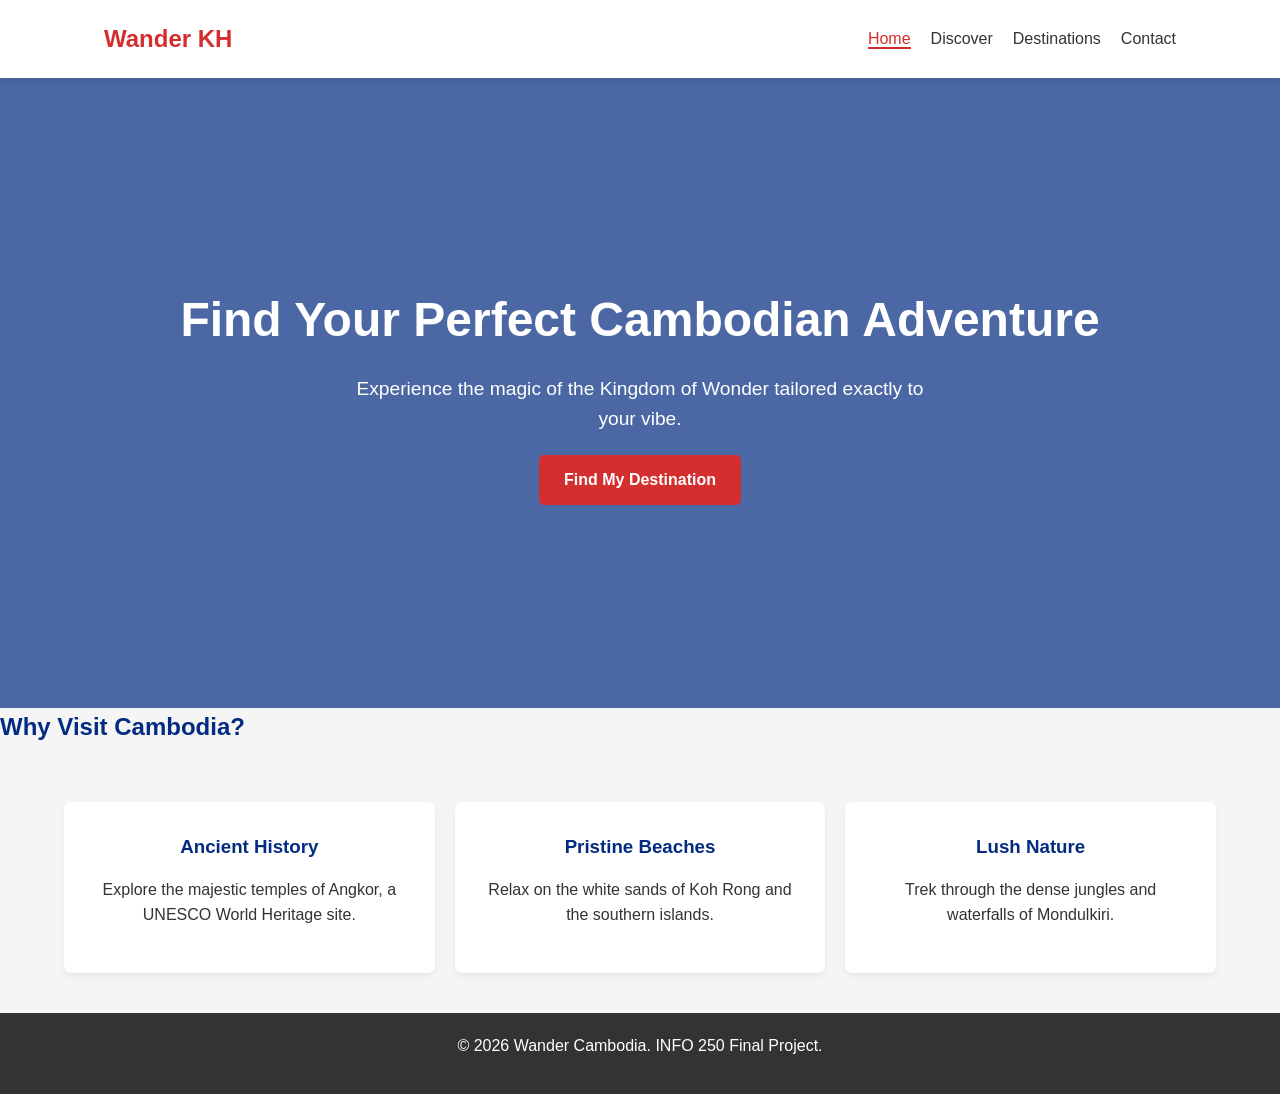
==== index.html @ 1c6ecad6 "initial commit" ====
<!DOCTYPE html>
<html lang="en">
<head>
    <meta charset="UTF-8">
    <meta name="viewport" content="width=device-width, initial-scale=1.0">
    <title>Wander Cambodia | Home</title>
    <link rel="stylesheet" href="style.css">
</head>
<body>
    <header>
        <nav>
            <div class="logo">Wander KH</div>
            <ul class="nav-links">
                <li><a href="index.html" class="active">Home</a></li>
                <li><a href="discover.html">Discover</a></li>
                <li><a href="destinations.html">Destinations</a></li>
                <li><a href="contact.html">Contact</a></li>
            </ul>
        </nav>
    </header>

    <main>
        <section class="hero" id="home-hero">
            <div class="hero-content">
                <h1>Find Your Perfect Cambodian Adventure</h1>
                <p>Experience the magic of the Kingdom of Wonder tailored exactly to your vibe.</p>
                <a href="discover.html" class="btn-primary">Find My Destination</a>
            </div>
        </section>
        
        <section class="features">
            <h2>Why Visit Cambodia?</h2>
            <div class="feature-grid">
                <div class="card">
                    <h3>Ancient History</h3>
                    <p>Explore the majestic temples of Angkor, a UNESCO World Heritage site.</p>
                </div>
                <div class="card">
                    <h3>Pristine Beaches</h3>
                    <p>Relax on the white sands of Koh Rong and the southern islands.</p>
                </div>
                <div class="card">
                    <h3>Lush Nature</h3>
                    <p>Trek through the dense jungles and waterfalls of Mondulkiri.</p>
                </div>
            </div>
        </section>
    </main>

    <footer>
        <p>&copy; 2026 Wander Cambodia. INFO 250 Final Project.</p>
    </footer>
    <script src="js/script.js"></script>
</body>
</html>
---- style.css ----
/* --- CSS VARIABLES (Consistent Theme) --- */
:root {
	--primary-color: #d32f2f; /* Cambodia Flag Red */
	--secondary-color: #032b82; /* Cambodia Flag Blue */
	--accent-color: #f9a825; /* Gold/Yellow */
	--bg-color: #f5f5f5;
	--text-color: #333333;
	--white: #ffffff;
}

/* --- BASE STYLES & BOX MODEL --- */
* {
	margin: 0;
	padding: 0;
	box-sizing: border-box;
	font-family: "Segoe UI", Tahoma, Geneva, Verdana, sans-serif;
}

body {
	background-color: var(--bg-color);
	color: var(--text-color);
	line-height: 1.6;
	display: flex;
	flex-direction: column;
	min-height: 100vh; /* Keeps footer at bottom */
}

.container {
	width: 90%;
	max-width: 1200px;
	margin: 0 auto;
	padding: 40px 0;
	flex: 1;
}

/* --- TYPOGRAPHY --- */
h1,
h2,
h3 {
	color: var(--secondary-color);
	margin-bottom: 15px;
}
p {
	margin-bottom: 15px;
}

/* --- NAVIGATION (Flexbox) --- */
header {
	background-color: var(--white);
	box-shadow: 0 2px 5px rgba(0, 0, 0, 0.1);
	position: sticky;
	top: 0;
	z-index: 100;
}

nav {
	display: flex;
	justify-content: space-between;
	align-items: center;
	padding: 20px 5%;
	max-width: 1200px;
	margin: 0 auto;
}

.logo {
	font-size: 1.5rem;
	font-weight: bold;
	color: var(--primary-color);
}

.nav-links {
	list-style: none;
	display: flex;
	gap: 20px;
}

.nav-links a {
	text-decoration: none;
	color: var(--text-color);
	font-weight: 500;
	transition: color 0.3s;
}

.nav-links a:hover,
.nav-links a.active {
	color: var(--primary-color);
	border-bottom: 2px solid var(--primary-color);
}

/* --- HERO SECTION --- */
.hero {
	background:
		linear-gradient(rgba(3, 43, 130, 0.7), rgba(3, 43, 130, 0.7)),
		url("../images/hero-bg.jpg") center / cover;
	height: 70vh;
	display: flex;
	align-items: center;
	justify-content: center;
	text-align: center;
	color: var(--white);
	padding: 0 20px;
}

.hero h1 {
	color: var(--white);
	font-size: 3rem;
}
.hero p {
	font-size: 1.2rem;
	max-width: 600px;
	margin: 0 auto 20px;
}

.btn-primary {
	display: inline-block;
	background-color: var(--primary-color);
	color: var(--white);
	padding: 12px 25px;
	text-decoration: none;
	border-radius: 5px;
	font-weight: bold;
	border: none;
	cursor: pointer;
	transition: background 0.3s;
}

.btn-primary:hover {
	background-color: #b71c1c;
}

/* --- GRIDS (Flexbox & CSS Grid) --- */
.feature-grid {
	display: flex;
	gap: 20px;
	padding: 40px 5%;
	justify-content: center;
}

.card {
	background: var(--white);
	padding: 30px;
	border-radius: 8px;
	box-shadow: 0 4px 6px rgba(0, 0, 0, 0.05);
	flex: 1;
	text-align: center;
}

.destination-grid {
	display: grid;
	grid-template-columns: repeat(auto-fit, minmax(300px, 1fr));
	gap: 30px;
	margin-top: 30px;
}

.dest-card {
	background: var(--white);
	border-radius: 8px;
	overflow: hidden;
	box-shadow: 0 4px 6px rgba(0, 0, 0, 0.1);
}

.dest-card img {
	width: 100%;
	height: 200px;
	object-fit: cover;
}

.dest-card h3,
.dest-card p {
	padding: 15px;
	margin: 0;
}

/* --- FORMS --- */
.custom-form {
	background: var(--white);
	padding: 30px;
	border-radius: 8px;
	box-shadow: 0 4px 6px rgba(0, 0, 0, 0.05);
	max-width: 600px;
	margin: 0 auto;
}

.form-group {
	margin-bottom: 20px;
}
.form-group label {
	display: block;
	margin-bottom: 8px;
	font-weight: bold;
}
.form-group input,
.form-group select,
.form-group textarea {
	width: 100%;
	padding: 10px;
	border: 1px solid #ccc;
	border-radius: 4px;
}

/* --- TABLES --- */
.table-section {
	margin-top: 50px;
	overflow-x: auto;
}
.data-table {
	width: 100%;
	border-collapse: collapse;
	background: var(--white);
	box-shadow: 0 4px 6px rgba(0, 0, 0, 0.05);
}
.data-table th,
.data-table td {
	padding: 15px;
	text-align: left;
	border-bottom: 1px solid #ddd;
}
.data-table th {
	background-color: var(--secondary-color);
	color: var(--white);
}

/* --- UTILITIES --- */
.hidden {
	display: none !important;
}
.success-msg {
	background: #d4edda;
	color: #155724;
	padding: 15px;
	border-radius: 5px;
	margin-top: 20px;
	text-align: center;
}
#result-container {
	background: var(--white);
	padding: 30px;
	margin-top: 30px;
	border-radius: 8px;
	text-align: center;
	box-shadow: 0 4px 10px rgba(0, 0, 0, 0.1);
}
#result-container img {
	max-width: 100%;
	height: auto;
	border-radius: 8px;
	margin-top: 15px;
}

footer {
	background-color: var(--text-color);
	color: var(--white);
	text-align: center;
	padding: 20px 0;
	margin-top: auto; /* Pushes footer to bottom */
}

/* --- RESPONSIVE DESIGN (Media Queries) --- */
/* Breakpoint 1: Tablets [cite: 43] */
@media (max-width: 768px) {
	nav {
		flex-direction: column;
		gap: 15px;
	}
	.feature-grid {
		flex-direction: column;
	}
	.hero h1 {
		font-size: 2.2rem;
	}
}

/* Breakpoint 2: Mobile Phones [cite: 43, 45] */
@media (max-width: 480px) {
	.nav-links {
		flex-direction: column;
		align-items: center;
		width: 100%;
		gap: 10px;
	}
	.hero h1 {
		font-size: 1.8rem;
	}
	.container {
		padding: 20px 5%;
	}
}

/* --- DETAIL PAGE STYLES --- */
.back-btn {
	display: inline-block;
	margin-bottom: 20px;
	color: var(--secondary-color);
	text-decoration: none;
	font-weight: 500;
}
.back-btn:hover {
	color: var(--primary-color);
}

.detail-header {
	position: relative;
	margin-bottom: 30px;
	border-radius: 8px;
	overflow: hidden;
}
.detail-header img {
	width: 100%;
	height: 400px;
	object-fit: cover;
}
.detail-title {
	position: absolute;
	bottom: 0;
	left: 0;
	right: 0;
	background: linear-gradient(transparent, rgba(0, 0, 0, 0.8));
	padding: 40px 20px 20px;
	color: var(--white);
}
.detail-title h1 {
	color: var(--white);
	font-size: 2.5rem;
	margin-bottom: 5px;
}
.detail-title p {
	font-size: 1.2rem;
	margin: 0;
}

.quick-facts {
	display: grid;
	grid-template-columns: repeat(auto-fit, minmax(150px, 1fr));
	gap: 15px;
	margin-bottom: 40px;
}
.fact-card {
	background: var(--white);
	padding: 15px;
	border-radius: 8px;
	text-align: center;
	box-shadow: 0 2px 4px rgba(0, 0, 0, 0.05);
}
.fact-label {
	display: block;
	font-size: 0.85rem;
	color: #666;
	margin-bottom: 5px;
}
.fact-value {
	display: block;
	font-weight: bold;
	color: var(--secondary-color);
}

.detail-content {
	display: grid;
	grid-template-columns: 2fr 1fr;
	gap: 40px;
}
.detail-main h2 {
	color: var(--secondary-color);
	margin: 30px 0 15px;
	border-bottom: 2px solid var(--primary-color);
	padding-bottom: 8px;
}
.detail-desc {
	font-size: 1.05rem;
	line-height: 1.8;
}

.highlights-grid {
	display: grid;
	grid-template-columns: 1fr 1fr;
	gap: 20px;
}
.highlight-item {
	background: var(--white);
	padding: 20px;
	border-radius: 8px;
}
.highlight-item h3 {
	font-size: 1.1rem;
	margin-bottom: 10px;
}
.highlight-item ul {
	list-style: disc;
	padding-left: 20px;
}
.highlight-item li {
	margin-bottom: 8px;
}

.accommodation-grid {
	display: grid;
	grid-template-columns: repeat(3, 1fr);
	gap: 15px;
}
.accom-card {
	background: var(--white);
	padding: 20px;
	border-radius: 8px;
	text-align: center;
}
.accom-card h4 {
	color: var(--secondary-color);
	margin-bottom: 10px;
}

.getting-there {
	background: var(--white);
	padding: 20px;
	border-radius: 8px;
	margin: 15px 0;
}
.transport-option h4 {
	margin-bottom: 10px;
}
.transport-desc {
	font-size: 0.9rem;
	color: #666;
}

.travel-tips {
	display: grid;
	grid-template-columns: repeat(2, 1fr);
	gap: 15px;
}
.tip-card {
	background: var(--white);
	padding: 20px;
	border-radius: 8px;
}
.tip-card h4 {
	font-size: 1rem;
	margin-bottom: 8px;
}
.tip-card p {
	font-size: 0.9rem;
	margin: 0;
	color: #666;
}

.detail-sidebar {
	background: var(--white);
	padding: 25px;
	border-radius: 8px;
	height: fit-content;
}
.sidebar-box {
	margin-bottom: 25px;
}
.sidebar-box h3 {
	font-size: 1.1rem;
	margin-bottom: 15px;
	border-bottom: 1px solid #eee;
	padding-bottom: 8px;
}
.map-placeholder {
	background: #f0f0f0;
	padding: 20px;
	display: flex;
	align-items: center;
	justify-content: center;
	border-radius: 8px;
	color: #999;
}
.quick-info-list {
	list-style: none;
}
.quick-info-list li {
	padding: 8px 0;
	border-bottom: 1px solid #eee;
}
.cta-box {
	background: var(--bg-color);
	text-align: center;
}
.cta-box p {
	font-size: 0.9rem;
	margin-bottom: 15px;
}
.cta-box .btn-primary {
	width: 100%;
}

@media (max-width: 768px) {
	.detail-content {
		grid-template-columns: 1fr;
	}
	.highlights-grid,
	.travel-tips,
	.accommodation-grid {
		grid-template-columns: 1fr;
	}
}
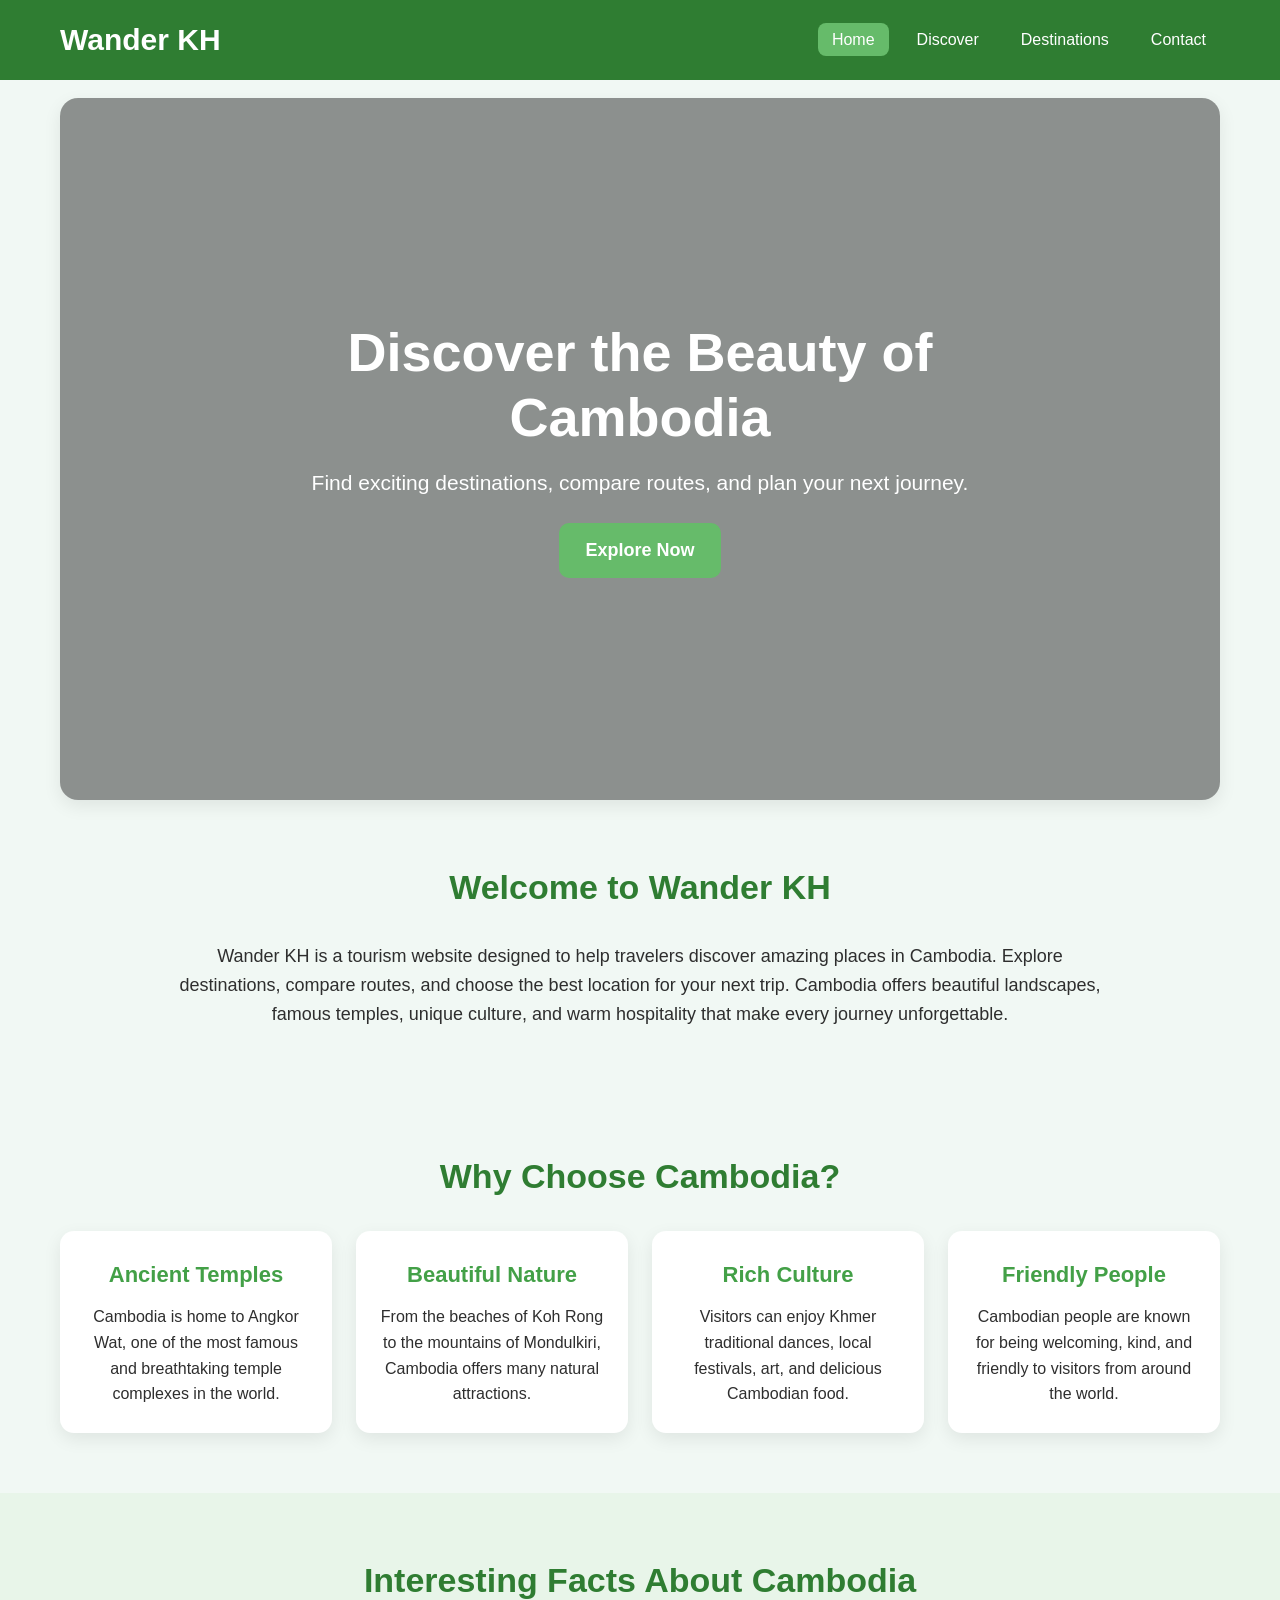
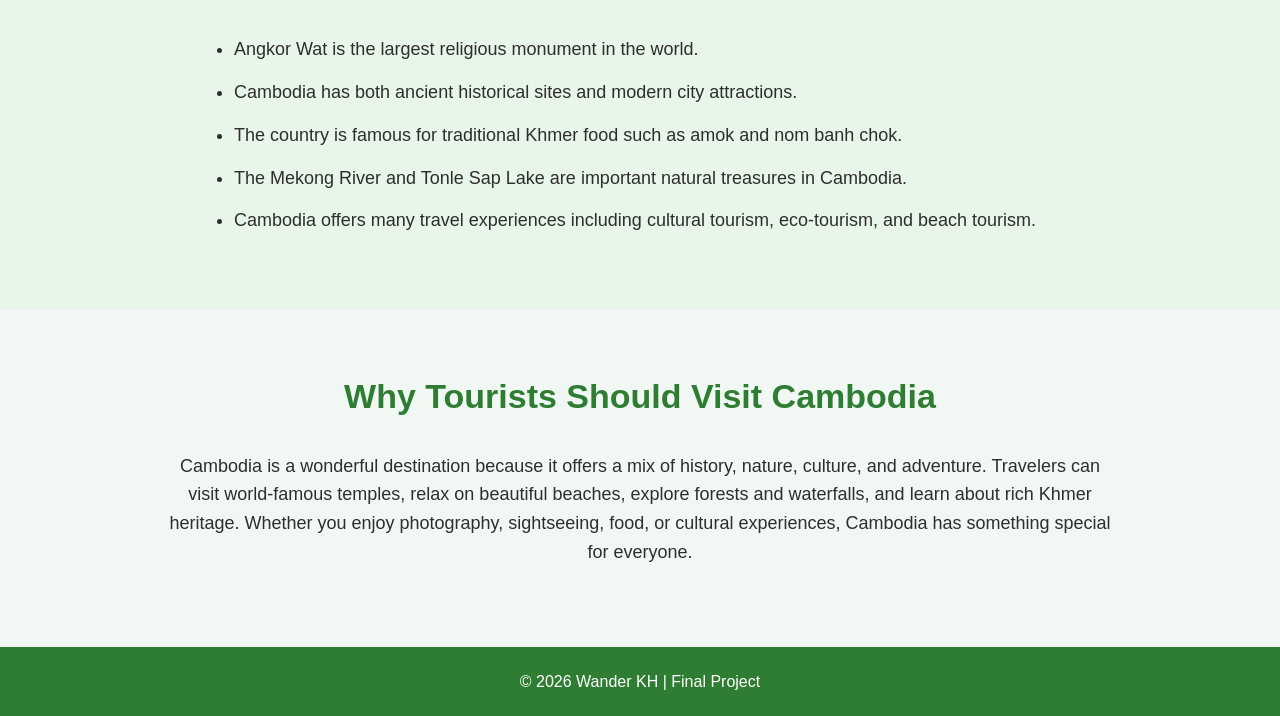
==== commit 2110785c: "Home page for our project Updated the HTML structure and added CSS styles for improved layout and de" ====
--- a/index.html
+++ b/index.html
@@ -3,13 +3,308 @@
 <head>
     <meta charset="UTF-8">
     <meta name="viewport" content="width=device-width, initial-scale=1.0">
-    <title>Wander Cambodia | Home</title>
-    <link rel="stylesheet" href="style.css">
+    <title>Wander KH | Home</title>
+    <style>
+        * {
+            margin: 0;
+            padding: 0;
+            box-sizing: border-box;
+        }
+
+        :root {
+            --primary: #2f7d32;
+            --accent: #66bb6a;
+            --accent-hover: #43a047;
+
+            --light-bg: #f1f8f4;
+            --soft-bg: #e8f5e9;
+
+            --text: #2e2e2e;
+            --white: #ffffff;
+
+            --shadow: 0 6px 18px rgba(0, 0, 0, 0.08);
+            --radius: 14px;
+            --max-width: 1200px;
+        }
+
+        body {
+            font-family: Arial, sans-serif;
+            background-color: var(--light-bg);
+            color: var(--text);
+            line-height: 1.6;
+        }
+
+        header {
+            background: var(--primary);
+            position: sticky;
+            top: 0;
+            z-index: 1000;
+        }
+
+        nav {
+            max-width: var(--max-width);
+            margin: 0 auto;
+            padding: 16px 20px;
+            display: flex;
+            justify-content: space-between;
+            align-items: center;
+        }
+
+        .logo {
+            color: var(--white);
+            font-size: 30px;
+            font-weight: bold;
+            text-decoration: none;
+        }
+
+        .nav-links {
+            list-style: none;
+            display: flex;
+            gap: 14px;
+        }
+
+        .nav-links a {
+            text-decoration: none;
+            color: var(--white);
+            font-size: 16px;
+            padding: 8px 14px;
+            border-radius: 8px;
+            transition: 0.3s;
+        }
+
+        .nav-links a:hover,
+        .nav-links a.active {
+            background-color: var(--accent);
+            color: var(--white);
+        }
+
+        main {
+            width: 100%;
+        }
+
+        .hero-slider {
+            max-width: var(--max-width);
+            margin: 18px auto 0;
+            padding: 0 20px;
+        }
+
+        .slider-box {
+            position: relative;
+            height: 78vh;
+            min-height: 460px;
+            border-radius: 18px;
+            overflow: hidden;
+            box-shadow: var(--shadow);
+        }
+
+        .slide {
+            position: absolute;
+            inset: 0;
+            background-size: cover;
+            background-position: center;
+            opacity: 0;
+            transition: opacity 0.8s ease-in-out;
+        }
+
+        .slide.active {
+            opacity: 1;
+        }
+
+        .overlay {
+            width: 100%;
+            height: 100%;
+            background: rgba(0, 0, 0, 0.42);
+            display: flex;
+            justify-content: center;
+            align-items: center;
+            text-align: center;
+            color: var(--white);
+            padding: 20px;
+        }
+
+        .hero-content {
+            max-width: 760px;
+        }
+
+        .hero-content h1 {
+            font-size: 54px;
+            margin-bottom: 16px;
+            line-height: 1.2;
+        }
+
+        .hero-content p {
+            font-size: 21px;
+            margin-bottom: 24px;
+        }
+
+        .btn-primary {
+            display: inline-block;
+            text-decoration: none;
+            background: var(--accent);
+            color: var(--white);
+            padding: 13px 26px;
+            border-radius: 10px;
+            font-size: 18px;
+            font-weight: bold;
+            transition: 0.3s;
+        }
+
+        .btn-primary:hover {
+            background: var(--accent-hover);
+        }
+
+        .content-section {
+            max-width: var(--max-width);
+            margin: 0 auto;
+            padding: 60px 20px;
+        }
+
+        h2 {
+            text-align: center;
+            margin-bottom: 28px;
+            color: var(--primary);
+            font-size: 34px;
+        }
+
+        .intro-text,
+        .recommendation p {
+            max-width: 950px;
+            margin: 0 auto;
+            text-align: center;
+            font-size: 18px;
+        }
+
+        .feature-grid {
+            display: grid;
+            grid-template-columns: repeat(auto-fit, minmax(240px, 1fr));
+            gap: 24px;
+            margin-top: 28px;
+        }
+
+        .card {
+            background: var(--white);
+            padding: 26px 22px;
+            border-radius: var(--radius);
+            box-shadow: var(--shadow);
+            text-align: center;
+            transition: transform 0.3s ease;
+        }
+
+        .card:hover {
+            transform: translateY(-4px);
+        }
+
+        .card h3 {
+            color: var(--accent-hover);
+            margin-bottom: 12px;
+            font-size: 22px;
+        }
+
+        .facts-wrapper {
+            background-color: var(--soft-bg);
+        }
+
+        .facts ul {
+            max-width: 860px;
+            margin: 0 auto;
+            padding-left: 24px;
+            font-size: 18px;
+        }
+
+        .facts li {
+            margin-bottom: 14px;
+        }
+
+        footer {
+            background: var(--primary);
+            color: var(--white);
+            text-align: center;
+            padding: 22px 20px;
+            margin-top: 20px;
+        }
+
+        @media (max-width: 900px) {
+            .hero-content h1 {
+                font-size: 40px;
+            }
+
+            .hero-content p {
+                font-size: 18px;
+            }
+
+            .slider-box {
+                height: 65vh;
+            }
+        }
+
+        @media (max-width: 768px) {
+            nav {
+                flex-direction: column;
+                gap: 14px;
+            }
+
+            .nav-links {
+                flex-wrap: wrap;
+                justify-content: center;
+            }
+
+            .hero-slider {
+                padding: 0 14px;
+            }
+
+            .slider-box {
+                height: 58vh;
+                min-height: 400px;
+            }
+
+            .hero-content h1 {
+                font-size: 32px;
+            }
+
+            .hero-content p {
+                font-size: 16px;
+            }
+
+            h2 {
+                font-size: 28px;
+            }
+
+            .content-section {
+                padding: 50px 14px;
+            }
+        }
+
+        @media (max-width: 480px) {
+            .logo {
+                font-size: 26px;
+            }
+
+            .nav-links a {
+                font-size: 15px;
+                padding: 7px 12px;
+            }
+
+            .slider-box {
+                height: 52vh;
+                min-height: 340px;
+            }
+
+            .hero-content h1 {
+                font-size: 28px;
+            }
+
+            .btn-primary {
+                font-size: 16px;
+                padding: 11px 20px;
+            }
+        }
+    </style>
 </head>
 <body>
+
     <header>
         <nav>
-            <div class="logo">Wander KH</div>
+            <a href="#" class="logo" onclick="location.reload(); return false;">Wander KH</a>
             <ul class="nav-links">
                 <li><a href="index.html" class="active">Home</a></li>
                 <li><a href="discover.html">Discover</a></li>
@@ -20,36 +315,119 @@
     </header>
 
     <main>
-        <section class="hero" id="home-hero">
-            <div class="hero-content">
-                <h1>Find Your Perfect Cambodian Adventure</h1>
-                <p>Experience the magic of the Kingdom of Wonder tailored exactly to your vibe.</p>
-                <a href="discover.html" class="btn-primary">Find My Destination</a>
+        <section class="hero-slider">
+            <div class="slider-box">
+                <div class="slide active" style="background-image: url('images/AngkorWat.jpg');">
+                    <div class="overlay">
+                        <div class="hero-content">
+                            <h1>Discover the Beauty of Cambodia</h1>
+                            <p>Find exciting destinations, compare routes, and plan your next journey.</p>
+                            <a href="discover.html" class="btn-primary">Explore Now</a>
+                        </div>
+                    </div>
+                </div>
+
+                <div class="slide" style="background-image: url('images/NationalMuseum.jpg');">
+                    <div class="overlay">
+                        <div class="hero-content">
+                            <h1>From Temples to Tropical Islands</h1>
+                            <p>Experience Cambodia’s rich culture, history, and natural beauty.</p>
+                            <a href="destinations.html" class="btn-primary">View Destinations</a>
+                        </div>
+                    </div>
+                </div>
+
+                <div class="slide" style="background-image: url('images/KohKongBeach.jpg');">
+                    <div class="overlay">
+                        <div class="hero-content">
+                            <h1>Your Adventure Starts Here</h1>
+                            <p>Compare places, find distances, and choose the perfect travel destination.</p>
+                            <a href="contact.html" class="btn-primary">Contact Us</a>
+                        </div>
+                    </div>
+                </div>
             </div>
         </section>
-        
-        <section class="features">
-            <h2>Why Visit Cambodia?</h2>
+
+        <section class="content-section intro">
+            <h2>Welcome to Wander KH</h2>
+            <p class="intro-text">
+                Wander KH is a tourism website designed to help travelers discover amazing places in Cambodia.
+                Explore destinations, compare routes, and choose the best location for your next trip. Cambodia
+                offers beautiful landscapes, famous temples, unique culture, and warm hospitality that make every
+                journey unforgettable.
+            </p>
+        </section>
+
+        <section class="content-section features">
+            <h2>Why Choose Cambodia?</h2>
             <div class="feature-grid">
                 <div class="card">
-                    <h3>Ancient History</h3>
-                    <p>Explore the majestic temples of Angkor, a UNESCO World Heritage site.</p>
-                </div>
+                    <h3>Ancient Temples</h3>
+                    <p>Cambodia is home to Angkor Wat, one of the most famous and breathtaking temple complexes in the world.</p>
+                </div>
+
                 <div class="card">
-                    <h3>Pristine Beaches</h3>
-                    <p>Relax on the white sands of Koh Rong and the southern islands.</p>
-                </div>
+                    <h3>Beautiful Nature</h3>
+                    <p>From the beaches of Koh Rong to the mountains of Mondulkiri, Cambodia offers many natural attractions.</p>
+                </div>
+
                 <div class="card">
-                    <h3>Lush Nature</h3>
-                    <p>Trek through the dense jungles and waterfalls of Mondulkiri.</p>
+                    <h3>Rich Culture</h3>
+                    <p>Visitors can enjoy Khmer traditional dances, local festivals, art, and delicious Cambodian food.</p>
+                </div>
+
+                <div class="card">
+                    <h3>Friendly People</h3>
+                    <p>Cambodian people are known for being welcoming, kind, and friendly to visitors from around the world.</p>
                 </div>
             </div>
         </section>
+
+        <section class="facts-wrapper">
+            <div class="content-section facts">
+                <h2>Interesting Facts About Cambodia</h2>
+                <ul>
+                    <li>Angkor Wat is the largest religious monument in the world.</li>
+                    <li>Cambodia has both ancient historical sites and modern city attractions.</li>
+                    <li>The country is famous for traditional Khmer food such as amok and nom banh chok.</li>
+                    <li>The Mekong River and Tonle Sap Lake are important natural treasures in Cambodia.</li>
+                    <li>Cambodia offers many travel experiences including cultural tourism, eco-tourism, and beach tourism.</li>
+                </ul>
+            </div>
+        </section>
+
+        <section class="content-section recommendation">
+            <h2>Why Tourists Should Visit Cambodia</h2>
+            <p>
+                Cambodia is a wonderful destination because it offers a mix of history, nature, culture, and adventure.
+                Travelers can visit world-famous temples, relax on beautiful beaches, explore forests and waterfalls,
+                and learn about rich Khmer heritage. Whether you enjoy photography, sightseeing, food, or cultural
+                experiences, Cambodia has something special for everyone.
+            </p>
+        </section>
     </main>
 
     <footer>
-        <p>&copy; 2026 Wander Cambodia. INFO 250 Final Project.</p>
+        <p>&copy; 2026 Wander KH | Final Project</p>
     </footer>
-    <script src="js/script.js"></script>
+
+    <script>
+        const slides = document.querySelectorAll(".slide");
+        let currentSlide = 0;
+
+        function showSlide(index) {
+            slides.forEach(slide => slide.classList.remove("active"));
+            slides[index].classList.add("active");
+        }
+
+        function nextSlide() {
+            currentSlide = (currentSlide + 1) % slides.length;
+            showSlide(currentSlide);
+        }
+
+        setInterval(nextSlide, 3000);
+    </script>
+
 </body>
-</html>+</html>
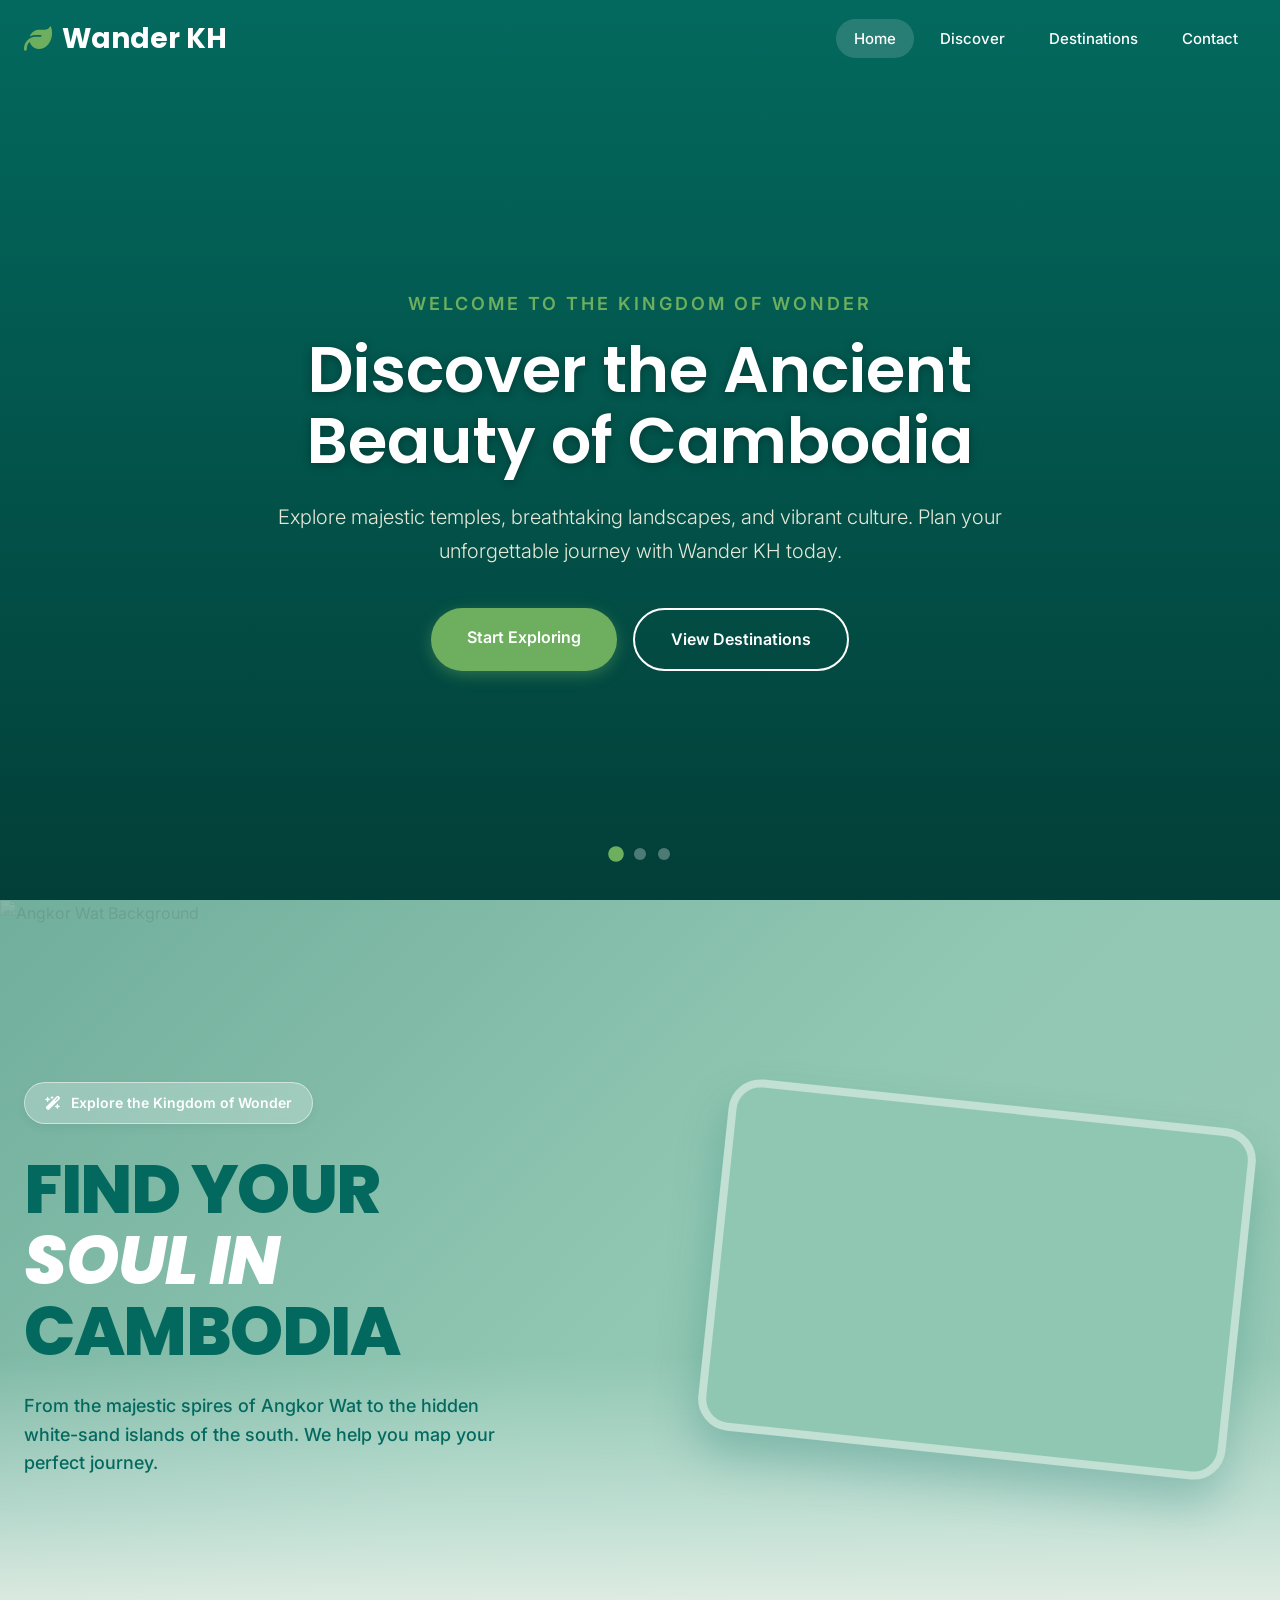
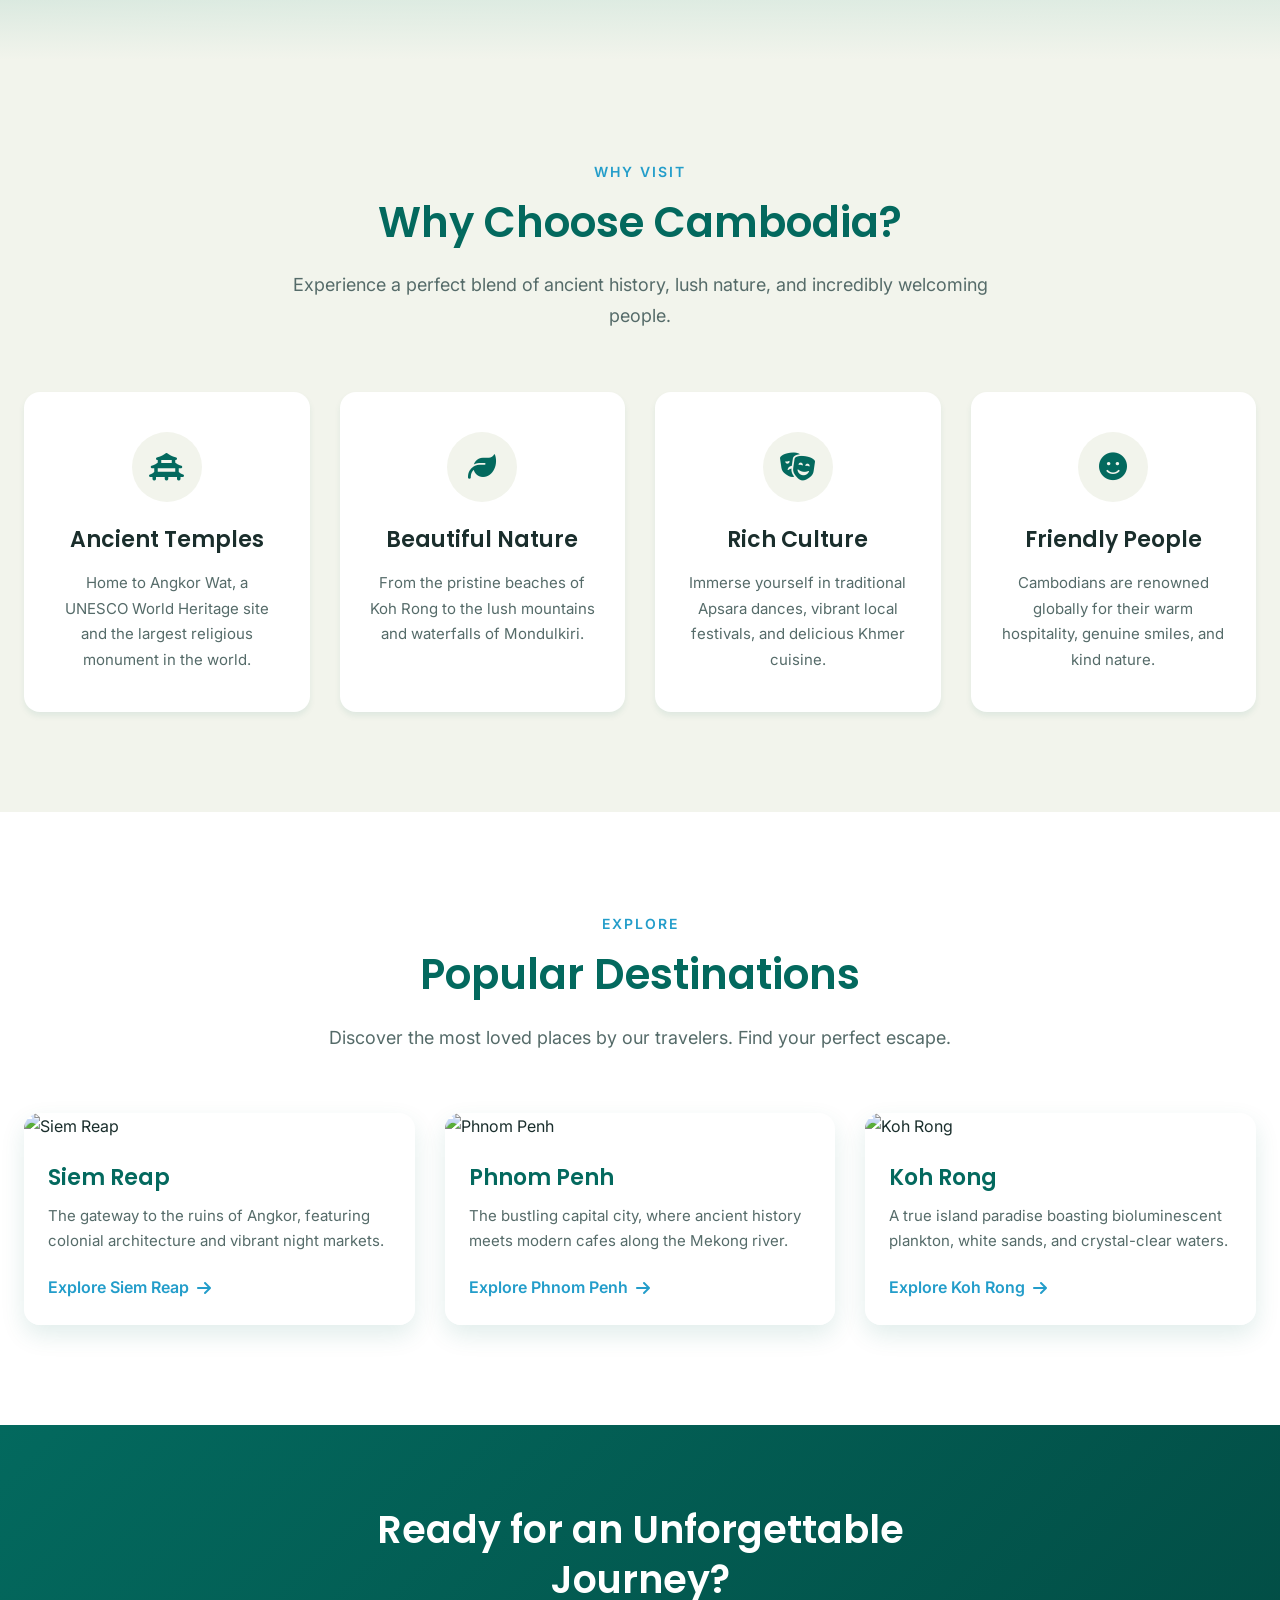
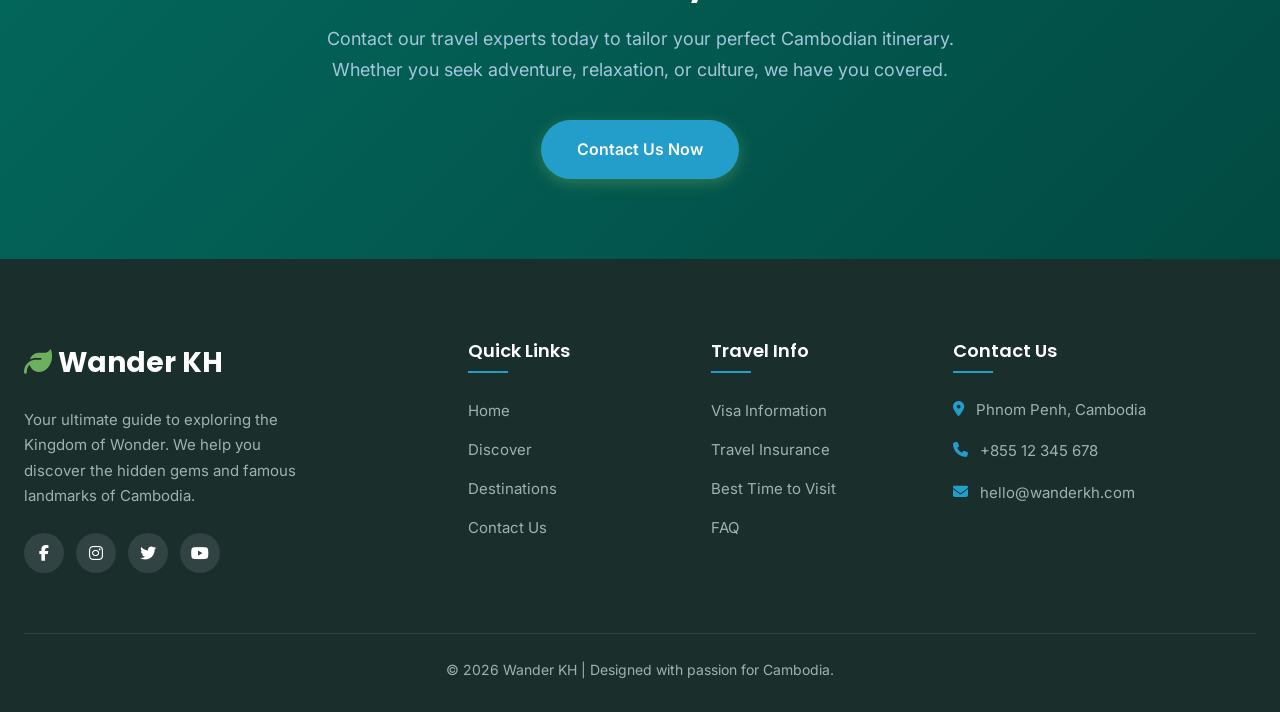
==== commit 44326c23: "Update index.html" ====
--- a/index.html
+++ b/index.html
@@ -3,48 +3,78 @@
 <head>
     <meta charset="UTF-8">
     <meta name="viewport" content="width=device-width, initial-scale=1.0">
-    <title>Wander KH | Home</title>
+    <title>Wander KH | Discover Cambodia</title>
+    <!-- Google Fonts -->
+    <link rel="preconnect" href="https://fonts.googleapis.com">
+    <link rel="preconnect" href="https://fonts.gstatic.com" crossorigin>
+    <link href="https://fonts.googleapis.com/css2?family=Poppins:ital,wght@0,300;0,400;0,600;0,700;0,800;1,800&family=Inter:wght@300;400;500;600&display=swap" rel="stylesheet">
+    <!-- FontAwesome for Icons -->
+    <link rel="stylesheet" href="https://cdnjs.cloudflare.com/ajax/libs/font-awesome/6.4.0/css/all.min.css">
+    
     <style>
+        /* --- Color Palette from Image --- */
+        :root {
+            --cool-jade: #03695e;
+            --spring-herb: #6daf5f;
+            --sky-aqua: #239dca;
+            --light-blue: #a5c6db;
+            --linen-white: #e7e9d8;
+            
+            /* UI Colors derived from palette */
+            --text-dark: #1a2e2c;
+            --text-light: #556b69;
+            --bg-light: #fbfbfa; 
+            --bg-soft: #f2f4ec; 
+            --white: #ffffff;
+            
+            --shadow-sm: 0 4px 6px rgba(3, 105, 94, 0.08);
+            --shadow-md: 0 10px 25px rgba(3, 105, 94, 0.12);
+            --shadow-hover: 0 15px 35px rgba(3, 105, 94, 0.2);
+            --radius: 16px;
+            --max-width: 1280px;
+        }
+
         * {
             margin: 0;
             padding: 0;
             box-sizing: border-box;
         }
 
-        :root {
-            --primary: #2f7d32;
-            --accent: #66bb6a;
-            --accent-hover: #43a047;
-
-            --light-bg: #f1f8f4;
-            --soft-bg: #e8f5e9;
-
-            --text: #2e2e2e;
-            --white: #ffffff;
-
-            --shadow: 0 6px 18px rgba(0, 0, 0, 0.08);
-            --radius: 14px;
-            --max-width: 1200px;
-        }
-
         body {
-            font-family: Arial, sans-serif;
-            background-color: var(--light-bg);
-            color: var(--text);
-            line-height: 1.6;
-        }
-
+            font-family: 'Inter', sans-serif;
+            background-color: var(--bg-light);
+            color: var(--text-dark);
+            line-height: 1.7;
+            overflow-x: hidden;
+        }
+
+        h1, h2, h3, h4 {
+            font-family: 'Poppins', sans-serif;
+            font-weight: 600;
+            line-height: 1.3;
+        }
+
+        /* --- Header & Navigation --- */
         header {
-            background: var(--primary);
-            position: sticky;
+            position: fixed;
+            width: 100%;
             top: 0;
             z-index: 1000;
+            transition: all 0.4s ease;
+            background: transparent;
+            padding: 15px 0;
+        }
+
+        header.scrolled {
+            background: var(--cool-jade);
+            padding: 10px 0;
+            box-shadow: 0 4px 20px rgba(0,0,0,0.1);
         }
 
         nav {
             max-width: var(--max-width);
             margin: 0 auto;
-            padding: 16px 20px;
+            padding: 0 24px;
             display: flex;
             justify-content: space-between;
             align-items: center;
@@ -52,49 +82,60 @@
 
         .logo {
             color: var(--white);
-            font-size: 30px;
-            font-weight: bold;
+            font-family: 'Poppins', sans-serif;
+            font-size: 28px;
+            font-weight: 700;
             text-decoration: none;
+            display: flex;
+            align-items: center;
+            gap: 10px;
+        }
+        
+        .logo i {
+            color: var(--spring-herb);
         }
 
         .nav-links {
             list-style: none;
             display: flex;
-            gap: 14px;
+            gap: 8px;
         }
 
         .nav-links a {
             text-decoration: none;
             color: var(--white);
-            font-size: 16px;
-            padding: 8px 14px;
-            border-radius: 8px;
-            transition: 0.3s;
+            font-size: 15px;
+            font-weight: 500;
+            padding: 10px 18px;
+            border-radius: 30px;
+            transition: all 0.3s ease;
+            position: relative;
         }
 
         .nav-links a:hover,
         .nav-links a.active {
-            background-color: var(--accent);
-            color: var(--white);
-        }
-
-        main {
+            background-color: rgba(255, 255, 255, 0.15);
+            color: var(--white);
+        }
+
+        /* Mobile Menu Toggle */
+        .mobile-menu-btn {
+            display: none;
+            color: var(--white);
+            font-size: 24px;
+            cursor: pointer;
+            background: none;
+            border: none;
+        }
+
+        /* --- Hero Slider --- */
+        .hero-section {
+            position: relative;
+            height: 100vh;
+            min-height: 600px;
             width: 100%;
-        }
-
-        .hero-slider {
-            max-width: var(--max-width);
-            margin: 18px auto 0;
-            padding: 0 20px;
-        }
-
-        .slider-box {
-            position: relative;
-            height: 78vh;
-            min-height: 460px;
-            border-radius: 18px;
             overflow: hidden;
-            box-shadow: var(--shadow);
+            background-color: var(--cool-jade);
         }
 
         .slide {
@@ -103,331 +144,1012 @@
             background-size: cover;
             background-position: center;
             opacity: 0;
-            transition: opacity 0.8s ease-in-out;
+            transform: scale(1.05);
+            transition: opacity 1s ease-in-out, transform 4s ease-out;
+            z-index: 1;
         }
 
         .slide.active {
             opacity: 1;
+            transform: scale(1);
+            z-index: 2;
         }
 
         .overlay {
+            position: absolute;
+            inset: 0;
+            background: linear-gradient(to bottom, rgba(3, 105, 94, 0.7) 0%, rgba(0, 0, 0, 0.4) 100%);
+            display: flex;
+            flex-direction: column;
+            justify-content: center;
+            align-items: center;
+            text-align: center;
+            padding: 0 24px;
+        }
+
+        .hero-content {
+            max-width: 800px;
+            color: var(--white);
+            margin-top: 60px;
+            opacity: 0;
+            transform: translateY(30px);
+            transition: all 1s ease 0.3s;
+        }
+
+        .slide.active .hero-content {
+            opacity: 1;
+            transform: translateY(0);
+        }
+
+        .hero-subtitle {
+            font-size: 18px;
+            text-transform: uppercase;
+            letter-spacing: 3px;
+            color: var(--spring-herb);
+            font-weight: 600;
+            margin-bottom: 16px;
+            display: block;
+        }
+
+        .hero-content h1 {
+            font-size: 64px;
+            margin-bottom: 24px;
+            line-height: 1.1;
+            text-shadow: 0 2px 10px rgba(0,0,0,0.3);
+        }
+
+        .hero-content p {
+            font-size: 20px;
+            margin-bottom: 40px;
+            font-weight: 300;
+            color: var(--linen-white);
+        }
+
+        .btn-group {
+            display: flex;
+            gap: 16px;
+            justify-content: center;
+        }
+
+        .btn {
+            display: inline-block;
+            text-decoration: none;
+            padding: 16px 36px;
+            border-radius: 50px;
+            font-size: 16px;
+            font-weight: 600;
+            transition: all 0.3s ease;
+            cursor: pointer;
+            border: none;
+            font-family: 'Inter', sans-serif;
+        }
+
+        .btn-primary {
+            background: var(--spring-herb);
+            color: var(--white);
+            box-shadow: 0 4px 15px rgba(109, 175, 95, 0.4);
+        }
+
+        .btn-primary:hover {
+            background: #5a9e4d;
+            transform: translateY(-3px);
+            box-shadow: 0 8px 20px rgba(109, 175, 95, 0.6);
+        }
+
+        .btn-secondary {
+            background: transparent;
+            color: var(--white);
+            border: 2px solid var(--white);
+        }
+
+        .btn-secondary:hover {
+            background: var(--white);
+            color: var(--cool-jade);
+            transform: translateY(-3px);
+        }
+
+        .slider-controls {
+            position: absolute;
+            bottom: 40px;
+            left: 50%;
+            transform: translateX(-50%);
+            display: flex;
+            gap: 12px;
+            z-index: 10;
+        }
+
+        .dot {
+            width: 12px;
+            height: 12px;
+            border-radius: 50%;
+            background: rgba(255, 255, 255, 0.3);
+            cursor: pointer;
+            transition: 0.3s;
+        }
+
+        .dot.active {
+            background: var(--spring-herb);
+            transform: scale(1.3);
+        }
+
+        /* --- Sections Common --- */
+        section {
+            padding: 100px 24px;
+        }
+
+        .container {
+            max-width: var(--max-width);
+            margin: 0 auto;
+        }
+
+        .section-header {
+            text-align: center;
+            margin-bottom: 60px;
+            max-width: 700px;
+            margin-left: auto;
+            margin-right: auto;
+        }
+
+        .section-tag {
+            color: var(--sky-aqua);
+            font-weight: 600;
+            font-size: 14px;
+            text-transform: uppercase;
+            letter-spacing: 2px;
+            margin-bottom: 12px;
+            display: block;
+        }
+
+        .section-header h2 {
+            font-size: 42px;
+            color: var(--cool-jade);
+            margin-bottom: 20px;
+        }
+
+        .section-header p {
+            color: var(--text-light);
+            font-size: 18px;
+        }
+
+        /* --- Discover / About Hero Section --- */
+        .about-hero-section {
+            background: linear-gradient(135deg, #71ae9c 0%, #90c7b3 50%, #9bcbb8 100%);
+            padding: 140px 24px;
+            position: relative;
+            overflow: hidden;
+        }
+
+        /* Full Background Faint Layer with gradient to white at bottom */
+        .bg-faint-full {
+            position: absolute;
+            top: 0;
+            left: 0;
             width: 100%;
             height: 100%;
-            background: rgba(0, 0, 0, 0.42);
+            z-index: 0;
+            pointer-events: none;
+        }
+
+        .bg-faint-full img {
+            width: 100%;
+            height: 100%;
+            object-fit: cover;
+            opacity: 0.12;
+            mix-blend-mode: multiply;
+            filter: grayscale(100%);
+            animation: slowFloat 20s infinite alternate ease-in-out;
+        }
+
+        /* Bottom whiteness gradient */
+        .bg-faint-full::after {
+            content: '';
+            position: absolute;
+            bottom: 0;
+            left: 0;
+            width: 100%;
+            height: 40%;
+            background: linear-gradient(to bottom, transparent, rgba(255, 255, 255, 0.4), var(--bg-soft));
+        }
+
+        @keyframes slowFloat {
+            0% { transform: scale(1) translateY(0); }
+            100% { transform: scale(1.1) translateY(-30px); }
+        }
+
+        .about-hero-container {
+            display: flex;
+            align-items: center;
+            gap: 60px;
+            max-width: var(--max-width);
+            margin: 0 auto;
+            position: relative;
+            z-index: 2;
+        }
+
+        .about-hero-content {
+            flex: 1.1;
+            min-width: 320px;
+        }
+
+        .about-badge {
+            display: inline-flex;
+            align-items: center;
+            gap: 10px;
+            background: rgba(255, 255, 255, 0.25);
+            border: 1px solid rgba(255, 255, 255, 0.5);
+            color: #ffffff;
+            padding: 8px 20px;
+            border-radius: 30px;
+            font-size: 14px;
+            font-weight: 600;
+            margin-bottom: 30px;
+            backdrop-filter: blur(10px);
+            box-shadow: 0 4px 10px rgba(0,0,0,0.05);
+        }
+
+        .about-title {
+            font-size: 68px;
+            font-family: 'Poppins', sans-serif;
+            font-weight: 800;
+            color: var(--cool-jade);
+            line-height: 1.05;
+            margin-bottom: 24px;
+            letter-spacing: -1.5px;
+        }
+
+        .about-title .italic-white {
+            color: #ffffff;
+            font-style: italic;
+            font-weight: 800;
+        }
+
+        .about-desc {
+            font-size: 18px;
+            color: var(--cool-jade);
+            max-width: 480px;
+            line-height: 1.6;
+            font-weight: 500;
+        }
+
+        .about-hero-images {
+            flex: 1;
+            position: relative;
+            min-width: 320px;
             display: flex;
             justify-content: center;
             align-items: center;
+            min-height: 480px;
+        }
+
+        .tilted-frame-wrapper {
+            position: relative;
+            z-index: 1;
+            width: 95%;
+            max-width: 580px;
+            aspect-ratio: 1.5 / 1; 
+            transform: rotate(6deg);
+            border: 8px solid #c2e0d3; 
+            border-radius: 32px;
+            box-shadow: 0 25px 45px rgba(3, 105, 94, 0.25);
+            overflow: hidden;
+            background: #90c7b3;
+            animation: floatFrame 8s ease-in-out infinite;
+        }
+
+        .frame-inner-slides {
+            width: 100%;
+            height: 100%;
+            position: relative;
+        }
+
+        .anim-slide {
+            position: absolute;
+            inset: -10%; 
+            width: 120%;
+            height: 120%;
+            object-fit: cover;
+            opacity: 0;
+            animation: crossFadeZoom 15s infinite;
+        }
+
+        /* Timing the 3 specific images provided */
+        .anim-slide:nth-child(1) { animation-delay: 0s; }
+        .anim-slide:nth-child(2) { animation-delay: 5s; }
+        .anim-slide:nth-child(3) { animation-delay: 10s; }
+
+        @keyframes crossFadeZoom {
+            0% { opacity: 0; transform: scale(1); }
+            5% { opacity: 1; }
+            33% { opacity: 1; transform: scale(1.05); }
+            38% { opacity: 0; transform: scale(1.08); }
+            100% { opacity: 0; transform: scale(1.1); }
+        }
+
+        @keyframes floatFrame {
+            0%, 100% { transform: rotate(6deg) translateY(0); }
+            50% { transform: rotate(6deg) translateY(-20px); }
+        }
+
+        /* --- Features Grid --- */
+        .features-section {
+            background-color: var(--bg-soft);
+        }
+
+        .feature-grid {
+            display: grid;
+            grid-template-columns: repeat(auto-fit, minmax(260px, 1fr));
+            gap: 30px;
+        }
+
+        .feature-card {
+            background: var(--white);
+            padding: 40px 30px;
+            border-radius: var(--radius);
+            box-shadow: var(--shadow-sm);
             text-align: center;
-            color: var(--white);
-            padding: 20px;
-        }
-
-        .hero-content {
-            max-width: 760px;
-        }
-
-        .hero-content h1 {
-            font-size: 54px;
+            transition: all 0.4s ease;
+            position: relative;
+            overflow: hidden;
+            z-index: 1;
+        }
+
+        .feature-card::before {
+            content: '';
+            position: absolute;
+            top: 0;
+            left: 0;
+            width: 100%;
+            height: 4px;
+            background: var(--sky-aqua);
+            transform: scaleX(0);
+            transition: transform 0.4s ease;
+            transform-origin: left;
+            z-index: -1;
+        }
+
+        .feature-card:hover {
+            transform: translateY(-10px);
+            box-shadow: var(--shadow-hover);
+        }
+
+        .feature-card:hover::before {
+            transform: scaleX(1);
+        }
+        
+        .feature-card:nth-child(1)::before { background: var(--cool-jade); }
+        .feature-card:nth-child(2)::before { background: var(--spring-herb); }
+        .feature-card:nth-child(3)::before { background: var(--sky-aqua); }
+        .feature-card:nth-child(4)::before { background: var(--light-blue); }
+
+        .feature-icon {
+            width: 70px;
+            height: 70px;
+            background: var(--bg-soft);
+            border-radius: 50%;
+            display: flex;
+            align-items: center;
+            justify-content: center;
+            margin: 0 auto 24px;
+            font-size: 28px;
+            color: var(--cool-jade);
+            transition: all 0.3s ease;
+        }
+
+        .feature-card:hover .feature-icon {
+            background: var(--cool-jade);
+            color: var(--white);
+        }
+
+        .feature-card h3 {
+            color: var(--text-dark);
             margin-bottom: 16px;
-            line-height: 1.2;
-        }
-
-        .hero-content p {
-            font-size: 21px;
-            margin-bottom: 24px;
-        }
-
-        .btn-primary {
-            display: inline-block;
+            font-size: 22px;
+        }
+
+        .feature-card p {
+            color: var(--text-light);
+            font-size: 15px;
+        }
+
+        /* --- Destinations Preview --- */
+        .destinations-section {
+            background-color: var(--white);
+        }
+
+        .dest-grid {
+            display: grid;
+            grid-template-columns: repeat(auto-fit, minmax(320px, 1fr));
+            gap: 30px;
+        }
+
+        .dest-card {
+            border-radius: var(--radius);
+            overflow: hidden;
+            box-shadow: var(--shadow-md);
+            position: relative;
+            transition: all 0.3s;
+        }
+
+        .dest-card:hover {
+            box-shadow: var(--shadow-hover);
+        }
+
+        .dest-img {
+            height: 260px;
+            width: 100%;
+            object-fit: cover;
+            transition: transform 0.6s ease;
+        }
+
+        .dest-card:hover .dest-img {
+            transform: scale(1.1);
+        }
+
+        .dest-info {
+            padding: 24px;
+            background: var(--white);
+            position: relative;
+            z-index: 2;
+        }
+
+        .dest-info h3 {
+            font-size: 22px;
+            color: var(--cool-jade);
+            margin-bottom: 10px;
+        }
+
+        .dest-info p {
+            color: var(--text-light);
+            font-size: 15px;
+            margin-bottom: 20px;
+        }
+        
+        .dest-link {
+            color: var(--sky-aqua);
+            font-weight: 600;
             text-decoration: none;
-            background: var(--accent);
-            color: var(--white);
-            padding: 13px 26px;
-            border-radius: 10px;
+            display: inline-flex;
+            align-items: center;
+            gap: 8px;
+            transition: 0.3s;
+        }
+
+        .dest-link:hover {
+            color: var(--cool-jade);
+            gap: 12px;
+        }
+
+        /* --- CTA / Banner Section --- */
+        .cta-section {
+            background: linear-gradient(135deg, var(--cool-jade) 0%, #024a42 100%);
+            color: var(--white);
+            text-align: center;
+            padding: 80px 24px;
+        }
+
+        .cta-content {
+            max-width: 700px;
+            margin: 0 auto;
+        }
+
+        .cta-content h2 {
+            font-size: 38px;
+            color: var(--white);
+            margin-bottom: 20px;
+        }
+
+        .cta-content p {
             font-size: 18px;
-            font-weight: bold;
-            transition: 0.3s;
-        }
-
-        .btn-primary:hover {
-            background: var(--accent-hover);
-        }
-
-        .content-section {
+            color: var(--light-blue);
+            margin-bottom: 35px;
+        }
+
+        /* --- Footer --- */
+        footer {
+            background-color: var(--text-dark);
+            color: var(--linen-white);
+            padding: 80px 24px 30px;
+        }
+
+        .footer-grid {
             max-width: var(--max-width);
             margin: 0 auto;
-            padding: 60px 20px;
-        }
-
-        h2 {
+            display: grid;
+            grid-template-columns: 2fr 1fr 1fr 1.5fr;
+            gap: 40px;
+            margin-bottom: 60px;
+        }
+
+        .footer-brand .logo {
+            color: var(--white);
+            margin-bottom: 20px;
+            display: inline-block;
+        }
+
+        .footer-brand p {
+            color: #a0b2b0;
+            font-size: 15px;
+            max-width: 300px;
+            margin-bottom: 24px;
+        }
+
+        .social-links {
+            display: flex;
+            gap: 12px;
+        }
+
+        .social-links a {
+            width: 40px;
+            height: 40px;
+            border-radius: 50%;
+            background: rgba(255,255,255,0.1);
+            color: var(--white);
+            display: flex;
+            align-items: center;
+            justify-content: center;
+            transition: all 0.3s ease;
+            text-decoration: none;
+        }
+
+        .social-links a:hover {
+            background: var(--spring-herb);
+            transform: translateY(-3px);
+        }
+
+        .footer-title {
+            color: var(--white);
+            font-size: 18px;
+            margin-bottom: 24px;
+            position: relative;
+            padding-bottom: 10px;
+        }
+
+        .footer-title::after {
+            content: '';
+            position: absolute;
+            left: 0;
+            bottom: 0;
+            width: 40px;
+            height: 2px;
+            background: var(--sky-aqua);
+        }
+
+        .footer-links {
+            list-style: none;
+        }
+
+        .footer-links li {
+            margin-bottom: 12px;
+        }
+
+        .footer-links a {
+            color: #a0b2b0;
+            text-decoration: none;
+            transition: 0.3s;
+            font-size: 15px;
+        }
+
+        .footer-links a:hover {
+            color: var(--spring-herb);
+            padding-left: 5px;
+        }
+
+        .contact-info li {
+            display: flex;
+            gap: 12px;
+            margin-bottom: 16px;
+            color: #a0b2b0;
+            font-size: 15px;
+        }
+
+        .contact-info i {
+            color: var(--sky-aqua);
+            margin-top: 4px;
+        }
+
+        .footer-bottom {
+            max-width: var(--max-width);
+            margin: 0 auto;
+            border-top: 1px solid rgba(255,255,255,0.1);
+            padding-top: 24px;
             text-align: center;
-            margin-bottom: 28px;
-            color: var(--primary);
-            font-size: 34px;
-        }
-
-        .intro-text,
-        .recommendation p {
-            max-width: 950px;
-            margin: 0 auto;
-            text-align: center;
-            font-size: 18px;
-        }
-
-        .feature-grid {
-            display: grid;
-            grid-template-columns: repeat(auto-fit, minmax(240px, 1fr));
-            gap: 24px;
-            margin-top: 28px;
-        }
-
-        .card {
-            background: var(--white);
-            padding: 26px 22px;
-            border-radius: var(--radius);
-            box-shadow: var(--shadow);
-            text-align: center;
-            transition: transform 0.3s ease;
-        }
-
-        .card:hover {
-            transform: translateY(-4px);
-        }
-
-        .card h3 {
-            color: var(--accent-hover);
-            margin-bottom: 12px;
-            font-size: 22px;
-        }
-
-        .facts-wrapper {
-            background-color: var(--soft-bg);
-        }
-
-        .facts ul {
-            max-width: 860px;
-            margin: 0 auto;
-            padding-left: 24px;
-            font-size: 18px;
-        }
-
-        .facts li {
-            margin-bottom: 14px;
-        }
-
-        footer {
-            background: var(--primary);
-            color: var(--white);
-            text-align: center;
-            padding: 22px 20px;
-            margin-top: 20px;
-        }
-
-        @media (max-width: 900px) {
-            .hero-content h1 {
-                font-size: 40px;
+            color: #a0b2b0;
+            font-size: 14px;
+        }
+
+        /* --- Responsive Design --- */
+        @media (max-width: 992px) {
+            .hero-content h1 { font-size: 52px; }
+            .section-header h2 { font-size: 36px; }
+            .footer-grid { grid-template-columns: 1fr 1fr; }
+            
+            .about-hero-container {
+                flex-direction: column;
+                text-align: center;
+                gap: 50px;
             }
-
-            .hero-content p {
+            .about-hero-content {
+                display: flex;
+                flex-direction: column;
+                align-items: center;
+            }
+            .about-desc {
+                text-align: center;
+            }
+            .about-title { font-size: 56px; }
+        }
+
+        @media (max-width: 768px) {
+            .mobile-menu-btn { display: block; }
+            
+            nav { padding: 0 16px; }
+            
+            .nav-links {
+                position: fixed;
+                top: 0;
+                right: -100%;
+                width: 280px;
+                height: 100vh;
+                background: var(--cool-jade);
+                flex-direction: column;
+                padding: 100px 30px 30px;
+                box-shadow: -10px 0 30px rgba(0,0,0,0.1);
+                transition: 0.4s ease-in-out;
+            }
+
+            .nav-links.active { right: 0; }
+            
+            .nav-links a {
                 font-size: 18px;
+                padding: 12px 0;
+                display: block;
+                border-radius: 0;
+                border-bottom: 1px solid rgba(255,255,255,0.1);
             }
 
-            .slider-box {
-                height: 65vh;
-            }
-        }
-
-        @media (max-width: 768px) {
-            nav {
-                flex-direction: column;
-                gap: 14px;
-            }
-
-            .nav-links {
-                flex-wrap: wrap;
-                justify-content: center;
-            }
-
-            .hero-slider {
-                padding: 0 14px;
-            }
-
-            .slider-box {
-                height: 58vh;
-                min-height: 400px;
-            }
-
-            .hero-content h1 {
-                font-size: 32px;
-            }
-
-            .hero-content p {
-                font-size: 16px;
-            }
-
-            h2 {
-                font-size: 28px;
-            }
-
-            .content-section {
-                padding: 50px 14px;
-            }
-        }
-
-        @media (max-width: 480px) {
-            .logo {
-                font-size: 26px;
-            }
-
-            .nav-links a {
-                font-size: 15px;
-                padding: 7px 12px;
-            }
-
-            .slider-box {
-                height: 52vh;
-                min-height: 340px;
-            }
-
-            .hero-content h1 {
-                font-size: 28px;
-            }
-
-            .btn-primary {
-                font-size: 16px;
-                padding: 11px 20px;
-            }
+            .hero-content h1 { font-size: 40px; }
+            .hero-content p { font-size: 16px; }
+            .btn-group { flex-direction: column; }
+            
+            section { padding: 70px 20px; }
+            .section-header h2 { font-size: 32px; }
+            
+            .footer-grid { grid-template-columns: 1fr; gap: 30px; }
+
+            .about-title { font-size: 44px; }
+            .about-hero-images { min-height: 380px; }
+            .tilted-frame-wrapper { width: 100%; border-width: 6px;}
         }
     </style>
 </head>
 <body>
 
-    <header>
+    <!-- Header Navigation -->
+    <header id="header">
         <nav>
-            <a href="#" class="logo" onclick="location.reload(); return false;">Wander KH</a>
-            <ul class="nav-links">
-                <li><a href="index.html" class="active">Home</a></li>
-                <li><a href="discover.html">Discover</a></li>
-                <li><a href="destinations.html">Destinations</a></li>
-                <li><a href="contact.html">Contact</a></li>
+            <a href="#" class="logo" onclick="location.reload(); return false;">
+                <i class="fa-solid fa-leaf"></i> Wander KH
+            </a>
+            <button class="mobile-menu-btn" id="mobileMenuBtn">
+                <i class="fa-solid fa-bars"></i>
+            </button>
+            <ul class="nav-links" id="navLinks">
+                <li><a href="#home" class="active">Home</a></li>
+                <li><a href="#discover">Discover</a></li>
+                <li><a href="#destinations">Destinations</a></li>
+                <li><a href="#contact">Contact</a></li>
             </ul>
         </nav>
     </header>
 
     <main>
-        <section class="hero-slider">
-            <div class="slider-box">
-                <div class="slide active" style="background-image: url('images/AngkorWat.jpg');">
-                    <div class="overlay">
-                        <div class="hero-content">
-                            <h1>Discover the Beauty of Cambodia</h1>
-                            <p>Find exciting destinations, compare routes, and plan your next journey.</p>
-                            <a href="discover.html" class="btn-primary">Explore Now</a>
+        <!-- Hero Section with Slider -->
+        <section id="home" class="hero-section">
+            <div class="slide active" style="background-image: url('https://encrypted-tbn0.gstatic.com/images?q=tbn:ANd9GcR-KpvJUO1y-D0NI-MgIVJghCwUGzYEPkRXJQ&s');">
+                <div class="overlay">
+                    <div class="hero-content">
+                        <span class="hero-subtitle">Welcome to the Kingdom of Wonder</span>
+                        <h1>Discover the Ancient Beauty of Cambodia</h1>
+                        <p>Explore majestic temples, breathtaking landscapes, and vibrant culture. Plan your unforgettable journey with Wander KH today.</p>
+                        <div class="btn-group">
+                            <a href="#discover" class="btn btn-primary">Start Exploring</a>
+                            <a href="#destinations" class="btn btn-secondary">View Destinations</a>
                         </div>
                     </div>
                 </div>
-
-                <div class="slide" style="background-image: url('images/NationalMuseum.jpg');">
-                    <div class="overlay">
-                        <div class="hero-content">
-                            <h1>From Temples to Tropical Islands</h1>
-                            <p>Experience Cambodia’s rich culture, history, and natural beauty.</p>
-                            <a href="destinations.html" class="btn-primary">View Destinations</a>
+            </div>
+
+            <div class="slide" style="background-image: url('https://cdn.sanity.io/images/nxpteyfv/goguides/d5fd8947f76661bb90b807bfb95bdb1750abe02e-1600x1066.jpg');">
+                <div class="overlay">
+                    <div class="hero-content">
+                        <span class="hero-subtitle">Tropical Paradise</span>
+                        <h1>From Temples to Pristine Islands</h1>
+                        <p>Relax on the white sandy beaches of Koh Rong or dive into crystal clear waters. Experience nature untouched.</p>
+                        <div class="btn-group">
+                            <a href="#destinations" class="btn btn-primary">Find Your Beach</a>
+                            <a href="#contact" class="btn btn-secondary">Contact Us</a>
                         </div>
                     </div>
                 </div>
-
-                <div class="slide" style="background-image: url('images/KohKongBeach.jpg');">
-                    <div class="overlay">
-                        <div class="hero-content">
-                            <h1>Your Adventure Starts Here</h1>
-                            <p>Compare places, find distances, and choose the perfect travel destination.</p>
-                            <a href="contact.html" class="btn-primary">Contact Us</a>
+            </div>
+
+            <div class="slide" style="background-image: url('https://images.travelandleisureasia.com/wp-content/uploads/sites/5/2025/01/28131632/phnom-penh-fi.jpeg?tr=w-1200,q-60');">
+                <div class="overlay">
+                    <div class="hero-content">
+                        <span class="hero-subtitle">Vibrant Culture</span>
+                        <h1>Your Cambodian Adventure Starts Here</h1>
+                        <p>Compare routes, uncover hidden gems, and experience the warm hospitality of the Khmer people.</p>
+                        <div class="btn-group">
+                            <a href="#discover" class="btn btn-primary">Discover More</a>
                         </div>
                     </div>
                 </div>
             </div>
+
+            <div class="slider-controls">
+                <div class="dot active" onclick="goToSlide(0)"></div>
+                <div class="dot" onclick="goToSlide(1)"></div>
+                <div class="dot" onclick="goToSlide(2)"></div>
+            </div>
         </section>
 
-        <section class="content-section intro">
-            <h2>Welcome to Wander KH</h2>
-            <p class="intro-text">
-                Wander KH is a tourism website designed to help travelers discover amazing places in Cambodia.
-                Explore destinations, compare routes, and choose the best location for your next trip. Cambodia
-                offers beautiful landscapes, famous temples, unique culture, and warm hospitality that make every
-                journey unforgettable.
-            </p>
+        <!-- Discover / About Hero Section -->
+        <section id="discover" class="about-hero-section">
+            <!-- New Immersive Background Layer -->
+            <div class="bg-faint-full">
+                <img src="https://kxn3vdktxmez55pl.public.blob.vercel-storage.com/Hero-AngkorWat-Cambodia-GettyImages-865119770-MatthewDigati-14.jpg" alt="Angkor Wat Background">
+            </div>
+
+            <div class="container about-hero-container">
+                <div class="about-hero-content">
+                    <div class="about-badge">
+                        <i class="fa-solid fa-wand-magic-sparkles"></i> Explore the Kingdom of Wonder
+                    </div>
+                    <h2 class="about-title">
+                        FIND YOUR<br>
+                        <span class="italic-white">SOUL IN</span><br>
+                        CAMBODIA
+                    </h2>
+                    <p class="about-desc">
+                        From the majestic spires of Angkor Wat to the hidden white-sand islands of the south. We help you map your perfect journey.
+                    </p>
+                </div>
+                
+                <div class="about-hero-images">
+                    <div class="tilted-frame-wrapper">
+                        <div class="frame-inner-slides">
+                            <!-- Image 1: Royal Palace / Silver Pagoda -->
+                            <img src="https://upload.wikimedia.org/wikipedia/commons/c/c6/Palsovanna48.png?_=20260423134503" alt="Royal Palace" class="anim-slide">
+                            
+                            <!-- Image 2: Angkor Wat -->
+                            <img src="https://upload.wikimedia.org/wikipedia/commons/f/f5/2palsovanna.png?_=20260423140515" alt="Angkor Wat" class="anim-slide">
+                            
+                            <!-- Image 3: National Museum -->
+                            <img src="https://upload.wikimedia.org/wikipedia/commons/9/9c/Ghygyjghjujuu.png?_=20260423140515" alt="National Museum" class="anim-slide">
+                        </div>
+                    </div>
+                </div>
+            </div>
         </section>
 
-        <section class="content-section features">
-            <h2>Why Choose Cambodia?</h2>
-            <div class="feature-grid">
-                <div class="card">
-                    <h3>Ancient Temples</h3>
-                    <p>Cambodia is home to Angkor Wat, one of the most famous and breathtaking temple complexes in the world.</p>
+        <!-- Features Grid -->
+        <section class="features-section">
+            <div class="container">
+                <div class="section-header">
+                    <span class="section-tag">Why Visit</span>
+                    <h2>Why Choose Cambodia?</h2>
+                    <p>Experience a perfect blend of ancient history, lush nature, and incredibly welcoming people.</p>
                 </div>
-
-                <div class="card">
-                    <h3>Beautiful Nature</h3>
-                    <p>From the beaches of Koh Rong to the mountains of Mondulkiri, Cambodia offers many natural attractions.</p>
+                
+                <div class="feature-grid">
+                    <div class="feature-card">
+                        <div class="feature-icon"><i class="fa-solid fa-vihara"></i></div>
+                        <h3>Ancient Temples</h3>
+                        <p>Home to Angkor Wat, a UNESCO World Heritage site and the largest religious monument in the world.</p>
+                    </div>
+
+                    <div class="feature-card">
+                        <div class="feature-icon"><i class="fa-solid fa-leaf"></i></div>
+                        <h3>Beautiful Nature</h3>
+                        <p>From the pristine beaches of Koh Rong to the lush mountains and waterfalls of Mondulkiri.</p>
+                    </div>
+
+                    <div class="feature-card">
+                        <div class="feature-icon"><i class="fa-solid fa-masks-theater"></i></div>
+                        <h3>Rich Culture</h3>
+                        <p>Immerse yourself in traditional Apsara dances, vibrant local festivals, and delicious Khmer cuisine.</p>
+                    </div>
+
+                    <div class="feature-card">
+                        <div class="feature-icon"><i class="fa-solid fa-face-smile"></i></div>
+                        <h3>Friendly People</h3>
+                        <p>Cambodians are renowned globally for their warm hospitality, genuine smiles, and kind nature.</p>
+                    </div>
                 </div>
-
-                <div class="card">
-                    <h3>Rich Culture</h3>
-                    <p>Visitors can enjoy Khmer traditional dances, local festivals, art, and delicious Cambodian food.</p>
+            </div>
+        </section>
+
+        <!-- Top Destinations Preview -->
+        <section id="destinations" class="destinations-section">
+            <div class="container">
+                <div class="section-header">
+                    <span class="section-tag">Explore</span>
+                    <h2>Popular Destinations</h2>
+                    <p>Discover the most loved places by our travelers. Find your perfect escape.</p>
                 </div>
 
-                <div class="card">
-                    <h3>Friendly People</h3>
-                    <p>Cambodian people are known for being welcoming, kind, and friendly to visitors from around the world.</p>
+                <div class="dest-grid">
+                    <div class="dest-card">
+                        <div class="img-wrapper" style="overflow:hidden;">
+                            <img src="https://encrypted-tbn0.gstatic.com/licensed-image?q=tbn:ANd9GcStMcX-n1_f5xwRpSjzb7ou8s5a693m6jV4-0NBJBrTowjA3Ckz9XR3VXgswxz8vw27Yn9eLanGlKopQaaKH0NuIQc&s=19" alt="Siem Reap" class="dest-img">
+                        </div>
+                        <div class="dest-info">
+                            <h3>Siem Reap</h3>
+                            <p>The gateway to the ruins of Angkor, featuring colonial architecture and vibrant night markets.</p>
+                            <a href="#" class="dest-link">Explore Siem Reap <i class="fa-solid fa-arrow-right"></i></a>
+                        </div>
+                    </div>
+
+                    <div class="dest-card">
+                        <div class="img-wrapper" style="overflow:hidden;">
+                            <img src="https://encrypted-tbn0.gstatic.com/licensed-image?q=tbn:ANd9GcTmGtywztj2Qu9Z4piDFn3fZ77ukZENSPb-yZ5Qjml-uvhCsCVmX0Pb3h_eW_FAi3aA0A9O5v33NMZUkZGhvQeVWl9z&s=19" alt="Phnom Penh" class="dest-img">
+                        </div>
+                        <div class="dest-info">
+                            <h3>Phnom Penh</h3>
+                            <p>The bustling capital city, where ancient history meets modern cafes along the Mekong river.</p>
+                            <a href="#" class="dest-link">Explore Phnom Penh <i class="fa-solid fa-arrow-right"></i></a>
+                        </div>
+                    </div>
+
+                    <div class="dest-card">
+                        <div class="img-wrapper" style="overflow:hidden;">
+                            <img src="https://encrypted-tbn0.gstatic.com/images?q=tbn:ANd9GcRsf7ILMU3iU48iLBZL0XNR_ucqjEcU3Lblxw&s" alt="Koh Rong" class="dest-img">
+                        </div>
+                        <div class="dest-info">
+                            <h3>Koh Rong</h3>
+                            <p>A true island paradise boasting bioluminescent plankton, white sands, and crystal-clear waters.</p>
+                            <a href="#" class="dest-link">Explore Koh Rong <i class="fa-solid fa-arrow-right"></i></a>
+                        </div>
+                    </div>
                 </div>
             </div>
         </section>
 
-        <section class="facts-wrapper">
-            <div class="content-section facts">
-                <h2>Interesting Facts About Cambodia</h2>
-                <ul>
-                    <li>Angkor Wat is the largest religious monument in the world.</li>
-                    <li>Cambodia has both ancient historical sites and modern city attractions.</li>
-                    <li>The country is famous for traditional Khmer food such as amok and nom banh chok.</li>
-                    <li>The Mekong River and Tonle Sap Lake are important natural treasures in Cambodia.</li>
-                    <li>Cambodia offers many travel experiences including cultural tourism, eco-tourism, and beach tourism.</li>
-                </ul>
-            </div>
-        </section>
-
-        <section class="content-section recommendation">
-            <h2>Why Tourists Should Visit Cambodia</h2>
-            <p>
-                Cambodia is a wonderful destination because it offers a mix of history, nature, culture, and adventure.
-                Travelers can visit world-famous temples, relax on beautiful beaches, explore forests and waterfalls,
-                and learn about rich Khmer heritage. Whether you enjoy photography, sightseeing, food, or cultural
-                experiences, Cambodia has something special for everyone.
-            </p>
+        <!-- Call to Action -->
+        <section id="contact" class="cta-section">
+            <div class="container">
+                <div class="cta-content">
+                    <h2>Ready for an Unforgettable Journey?</h2>
+                    <p>Contact our travel experts today to tailor your perfect Cambodian itinerary. Whether you seek adventure, relaxation, or culture, we have you covered.</p>
+                    <a href="#" class="btn btn-primary" style="background-color: var(--sky-aqua);">Contact Us Now</a>
+                </div>
+            </div>
         </section>
     </main>
 
+    <!-- Footer -->
     <footer>
-        <p>&copy; 2026 Wander KH | Final Project</p>
+        <div class="footer-grid">
+            <div class="footer-brand">
+                <a href="#" class="logo">
+                    <i class="fa-solid fa-leaf"></i> Wander KH
+                </a>
+                <p>Your ultimate guide to exploring the Kingdom of Wonder. We help you discover the hidden gems and famous landmarks of Cambodia.</p>
+                <div class="social-links">
+                    <a href="#"><i class="fa-brands fa-facebook-f"></i></a>
+                    <a href="#"><i class="fa-brands fa-instagram"></i></a>
+                    <a href="#"><i class="fa-brands fa-twitter"></i></a>
+                    <a href="#"><i class="fa-brands fa-youtube"></i></a>
+                </div>
+            </div>
+
+            <div class="footer-widget">
+                <h4 class="footer-title">Quick Links</h4>
+                <ul class="footer-links">
+                    <li><a href="#home">Home</a></li>
+                    <li><a href="#discover">Discover</a></li>
+                    <li><a href="#destinations">Destinations</a></li>
+                    <li><a href="#contact">Contact Us</a></li>
+                </ul>
+            </div>
+
+            <div class="footer-widget">
+                <h4 class="footer-title">Travel Info</h4>
+                <ul class="footer-links">
+                    <li><a href="#">Visa Information</a></li>
+                    <li><a href="#">Travel Insurance</a></li>
+                    <li><a href="#">Best Time to Visit</a></li>
+                    <li><a href="#">FAQ</a></li>
+                </ul>
+            </div>
+
+            <div class="footer-widget">
+                <h4 class="footer-title">Contact Us</h4>
+                <ul class="contact-info list-none">
+                    <li>
+                        <i class="fa-solid fa-location-dot"></i>
+                        <span>Phnom Penh, Cambodia</span>
+                    </li>
+                    <li>
+                        <i class="fa-solid fa-phone"></i>
+                        <span>+855 12 345 678</span>
+                    </li>
+                    <li>
+                        <i class="fa-solid fa-envelope"></i>
+                        <span>hello@wanderkh.com</span>
+                    </li>
+                </ul>
+            </div>
+        </div>
+        
+        <div class="footer-bottom">
+            <p>&copy; 2026 Wander KH | Designed with passion for Cambodia.</p>
+        </div>
     </footer>
 
     <script>
+        // Sticky Header
+        const header = document.getElementById('header');
+        window.addEventListener('scroll', () => {
+            if (window.scrollY > 50) {
+                header.classList.add('scrolled');
+            } else {
+                header.classList.remove('scrolled');
+            }
+        });
+
+        // Mobile Menu
+        const mobileBtn = document.getElementById('mobileMenuBtn');
+        const navLinks = document.getElementById('navLinks');
+        mobileBtn.addEventListener('click', () => {
+            navLinks.classList.toggle('active');
+            const icon = mobileBtn.querySelector('i');
+            if(navLinks.classList.contains('active')){
+                icon.classList.remove('fa-bars');
+                icon.classList.add('fa-xmark');
+            } else {
+                icon.classList.remove('fa-xmark');
+                icon.classList.add('fa-bars');
+            }
+        });
+
+        document.querySelectorAll('.nav-links a').forEach(link => {
+            link.addEventListener('click', () => {
+                navLinks.classList.remove('active');
+                mobileBtn.querySelector('i').classList.replace('fa-xmark', 'fa-bars');
+            });
+        });
+
+        // Hero Slider
         const slides = document.querySelectorAll(".slide");
+        const dots = document.querySelectorAll(".dot");
         let currentSlide = 0;
+        let slideInterval;
 
         function showSlide(index) {
             slides.forEach(slide => slide.classList.remove("active"));
+            dots.forEach(dot => dot.classList.remove("active"));
             slides[index].classList.add("active");
+            dots[index].classList.add("active");
+            currentSlide = index;
         }
 
         function nextSlide() {
-            currentSlide = (currentSlide + 1) % slides.length;
-            showSlide(currentSlide);
-        }
-
-        setInterval(nextSlide, 3000);
+            let nextIndex = (currentSlide + 1) % slides.length;
+            showSlide(nextIndex);
+        }
+
+        function goToSlide(index) {
+            clearInterval(slideInterval);
+            showSlide(index);
+            startSlider();
+        }
+
+        function startSlider() {
+            slideInterval = setInterval(nextSlide, 5000);
+        }
+
+        startSlider();
     </script>
-
 </body>
 </html>
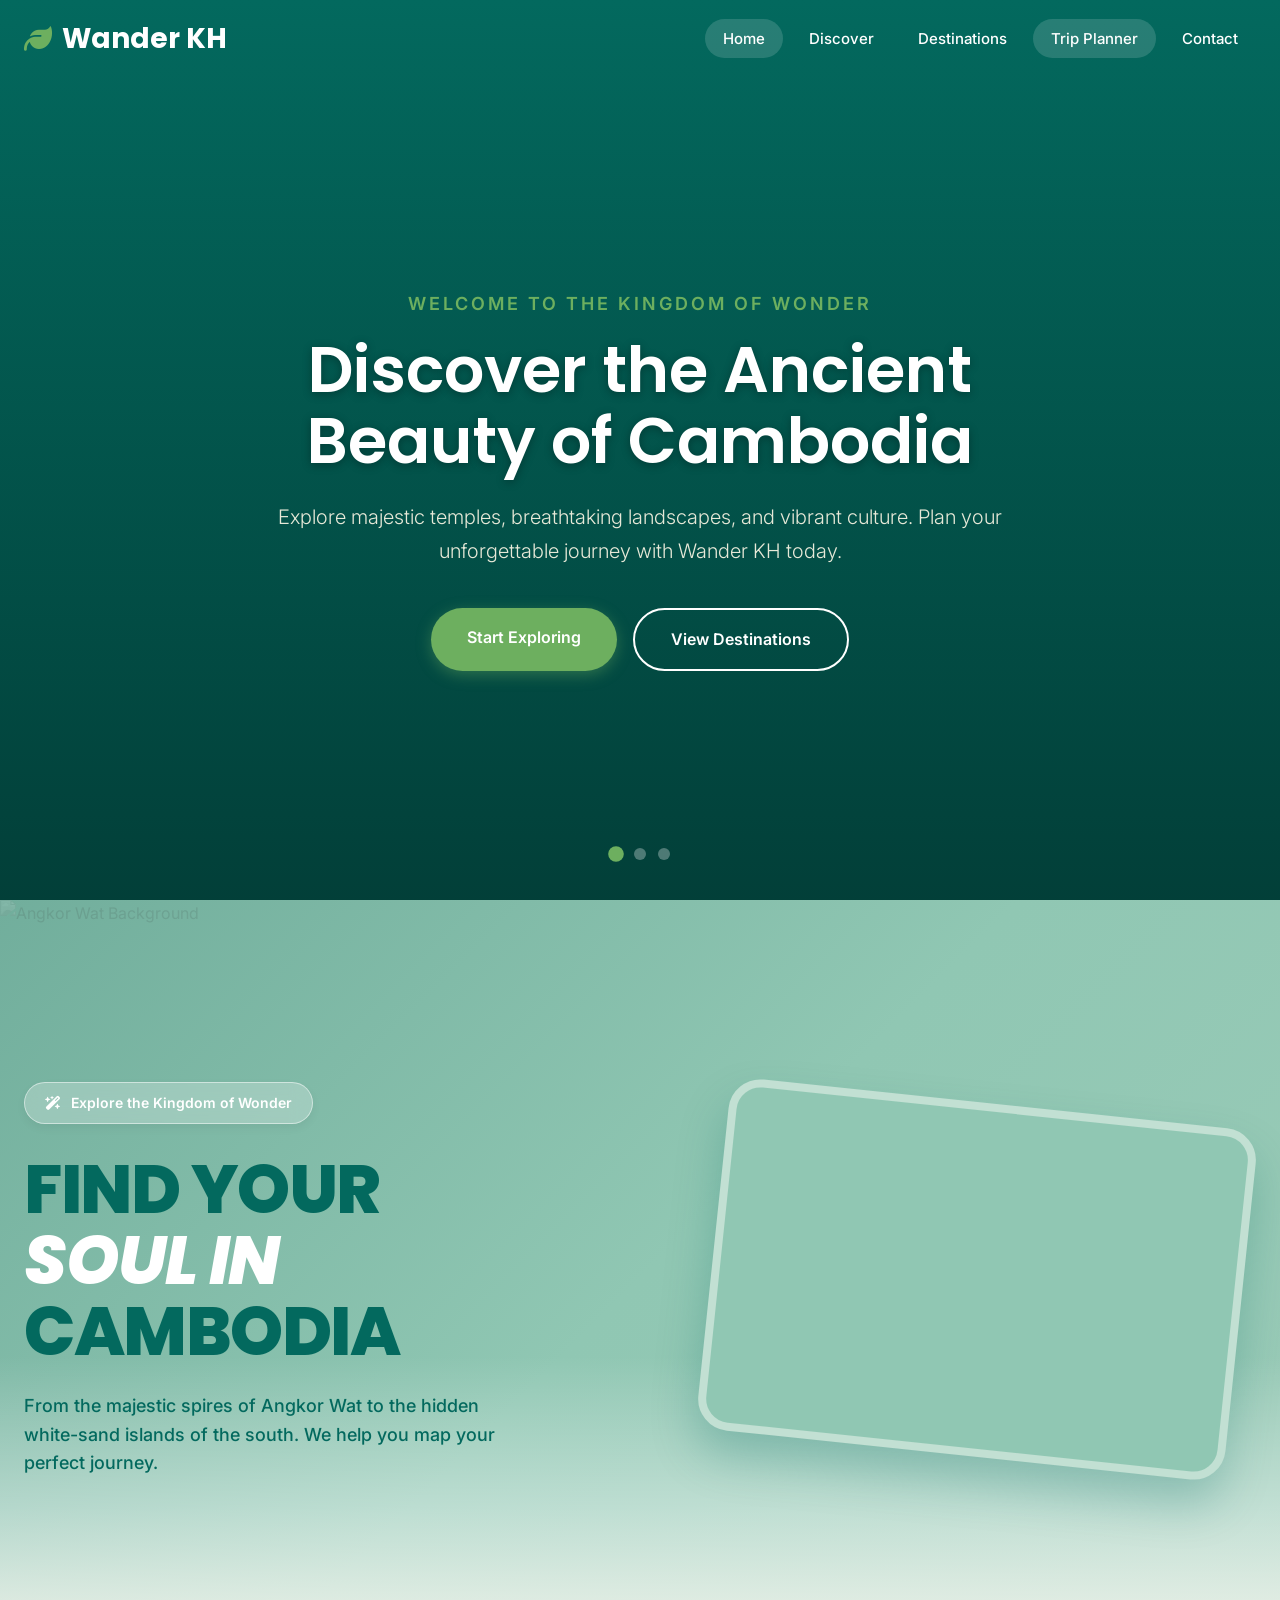
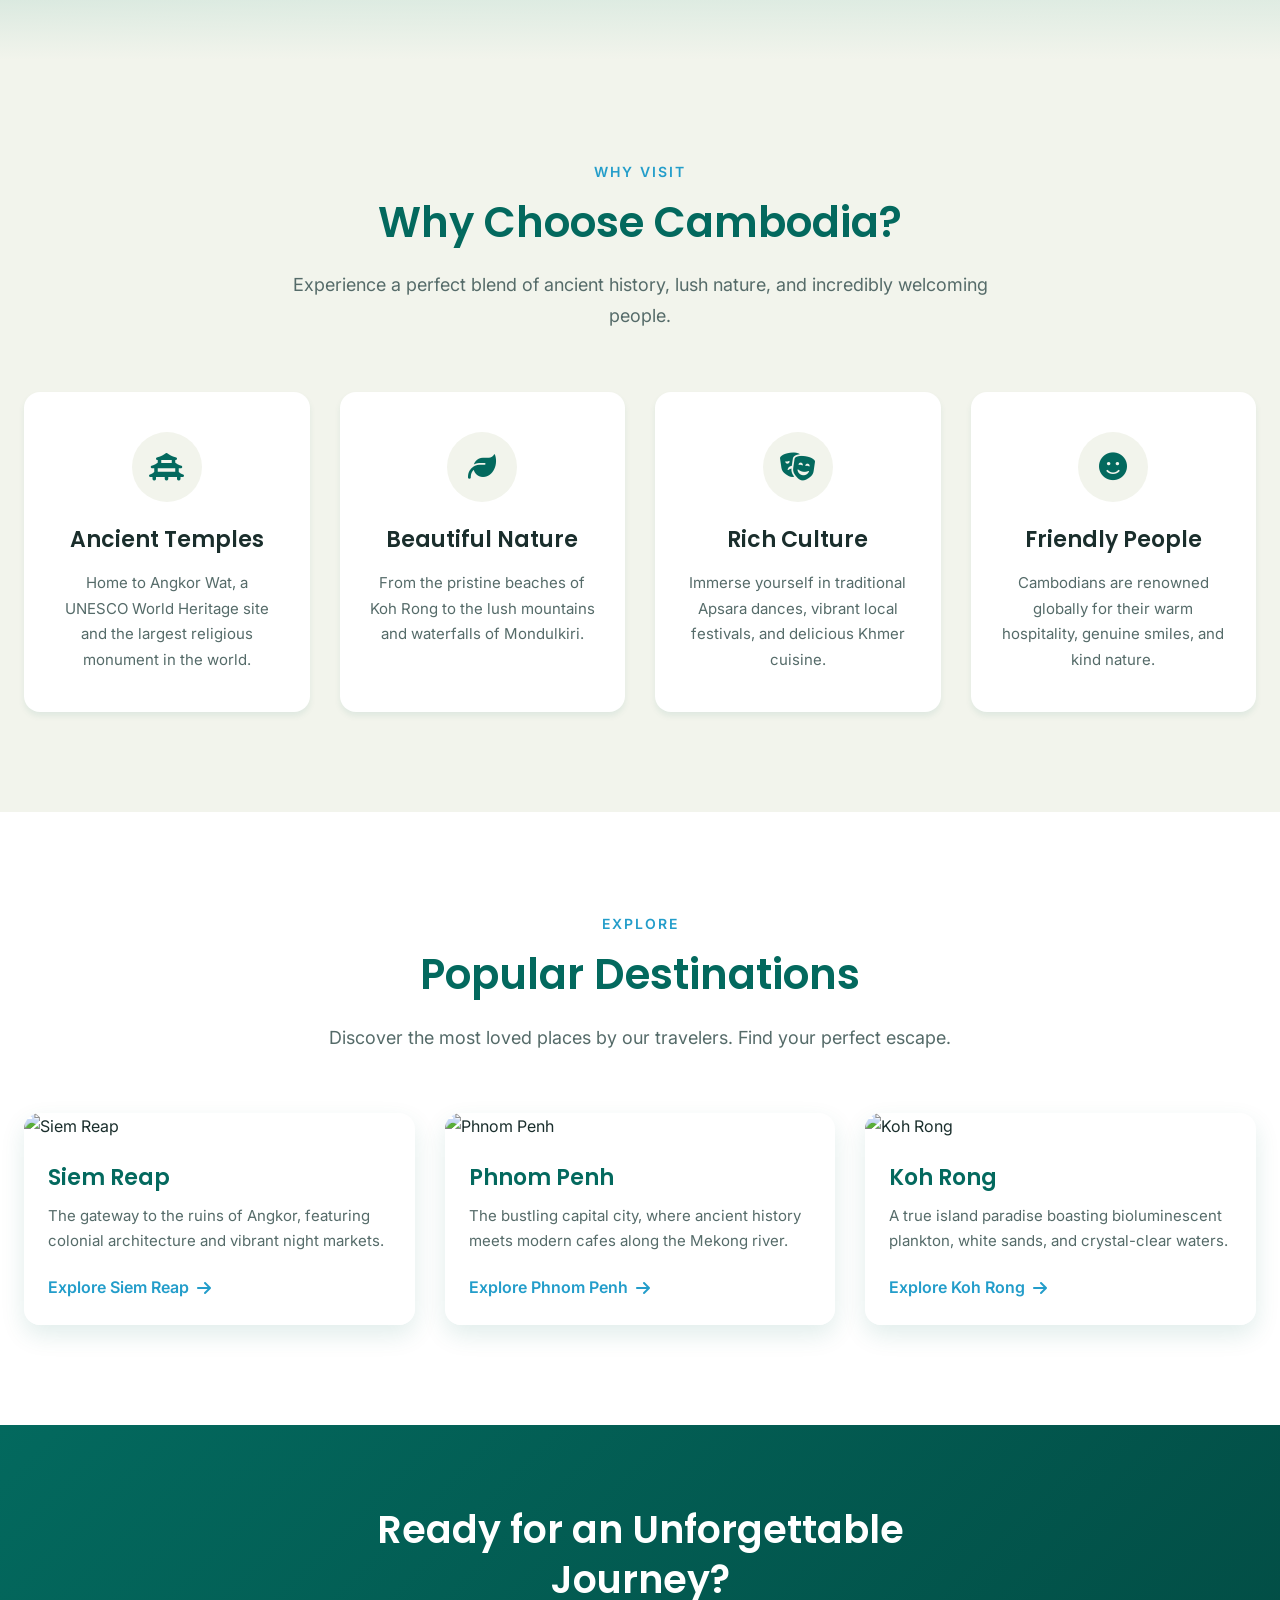
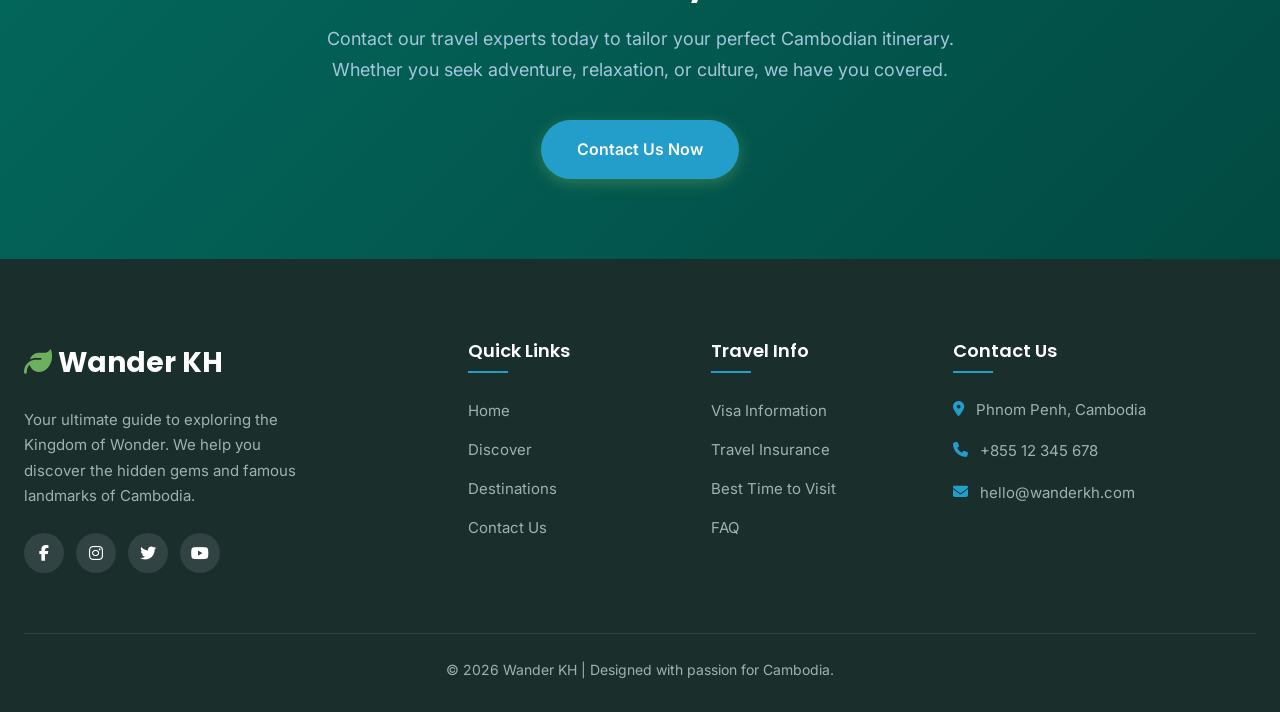
==== commit 8419fa58: "Fix footer links and update navigation items" ====
--- a/index.html
+++ b/index.html
@@ -10,834 +10,25 @@
     <link href="https://fonts.googleapis.com/css2?family=Poppins:ital,wght@0,300;0,400;0,600;0,700;0,800;1,800&family=Inter:wght@300;400;500;600&display=swap" rel="stylesheet">
     <!-- FontAwesome for Icons -->
     <link rel="stylesheet" href="https://cdnjs.cloudflare.com/ajax/libs/font-awesome/6.4.0/css/all.min.css">
-    
-    <style>
-        /* --- Color Palette from Image --- */
-        :root {
-            --cool-jade: #03695e;
-            --spring-herb: #6daf5f;
-            --sky-aqua: #239dca;
-            --light-blue: #a5c6db;
-            --linen-white: #e7e9d8;
-            
-            /* UI Colors derived from palette */
-            --text-dark: #1a2e2c;
-            --text-light: #556b69;
-            --bg-light: #fbfbfa; 
-            --bg-soft: #f2f4ec; 
-            --white: #ffffff;
-            
-            --shadow-sm: 0 4px 6px rgba(3, 105, 94, 0.08);
-            --shadow-md: 0 10px 25px rgba(3, 105, 94, 0.12);
-            --shadow-hover: 0 15px 35px rgba(3, 105, 94, 0.2);
-            --radius: 16px;
-            --max-width: 1280px;
-        }
-
-        * {
-            margin: 0;
-            padding: 0;
-            box-sizing: border-box;
-        }
-
-        body {
-            font-family: 'Inter', sans-serif;
-            background-color: var(--bg-light);
-            color: var(--text-dark);
-            line-height: 1.7;
-            overflow-x: hidden;
-        }
-
-        h1, h2, h3, h4 {
-            font-family: 'Poppins', sans-serif;
-            font-weight: 600;
-            line-height: 1.3;
-        }
-
-        /* --- Header & Navigation --- */
-        header {
-            position: fixed;
-            width: 100%;
-            top: 0;
-            z-index: 1000;
-            transition: all 0.4s ease;
-            background: transparent;
-            padding: 15px 0;
-        }
-
-        header.scrolled {
-            background: var(--cool-jade);
-            padding: 10px 0;
-            box-shadow: 0 4px 20px rgba(0,0,0,0.1);
-        }
-
-        nav {
-            max-width: var(--max-width);
-            margin: 0 auto;
-            padding: 0 24px;
-            display: flex;
-            justify-content: space-between;
-            align-items: center;
-        }
-
-        .logo {
-            color: var(--white);
-            font-family: 'Poppins', sans-serif;
-            font-size: 28px;
-            font-weight: 700;
-            text-decoration: none;
-            display: flex;
-            align-items: center;
-            gap: 10px;
-        }
-        
-        .logo i {
-            color: var(--spring-herb);
-        }
-
-        .nav-links {
-            list-style: none;
-            display: flex;
-            gap: 8px;
-        }
-
-        .nav-links a {
-            text-decoration: none;
-            color: var(--white);
-            font-size: 15px;
-            font-weight: 500;
-            padding: 10px 18px;
-            border-radius: 30px;
-            transition: all 0.3s ease;
-            position: relative;
-        }
-
-        .nav-links a:hover,
-        .nav-links a.active {
-            background-color: rgba(255, 255, 255, 0.15);
-            color: var(--white);
-        }
-
-        /* Mobile Menu Toggle */
-        .mobile-menu-btn {
-            display: none;
-            color: var(--white);
-            font-size: 24px;
-            cursor: pointer;
-            background: none;
-            border: none;
-        }
-
-        /* --- Hero Slider --- */
-        .hero-section {
-            position: relative;
-            height: 100vh;
-            min-height: 600px;
-            width: 100%;
-            overflow: hidden;
-            background-color: var(--cool-jade);
-        }
-
-        .slide {
-            position: absolute;
-            inset: 0;
-            background-size: cover;
-            background-position: center;
-            opacity: 0;
-            transform: scale(1.05);
-            transition: opacity 1s ease-in-out, transform 4s ease-out;
-            z-index: 1;
-        }
-
-        .slide.active {
-            opacity: 1;
-            transform: scale(1);
-            z-index: 2;
-        }
-
-        .overlay {
-            position: absolute;
-            inset: 0;
-            background: linear-gradient(to bottom, rgba(3, 105, 94, 0.7) 0%, rgba(0, 0, 0, 0.4) 100%);
-            display: flex;
-            flex-direction: column;
-            justify-content: center;
-            align-items: center;
-            text-align: center;
-            padding: 0 24px;
-        }
-
-        .hero-content {
-            max-width: 800px;
-            color: var(--white);
-            margin-top: 60px;
-            opacity: 0;
-            transform: translateY(30px);
-            transition: all 1s ease 0.3s;
-        }
-
-        .slide.active .hero-content {
-            opacity: 1;
-            transform: translateY(0);
-        }
-
-        .hero-subtitle {
-            font-size: 18px;
-            text-transform: uppercase;
-            letter-spacing: 3px;
-            color: var(--spring-herb);
-            font-weight: 600;
-            margin-bottom: 16px;
-            display: block;
-        }
-
-        .hero-content h1 {
-            font-size: 64px;
-            margin-bottom: 24px;
-            line-height: 1.1;
-            text-shadow: 0 2px 10px rgba(0,0,0,0.3);
-        }
-
-        .hero-content p {
-            font-size: 20px;
-            margin-bottom: 40px;
-            font-weight: 300;
-            color: var(--linen-white);
-        }
-
-        .btn-group {
-            display: flex;
-            gap: 16px;
-            justify-content: center;
-        }
-
-        .btn {
-            display: inline-block;
-            text-decoration: none;
-            padding: 16px 36px;
-            border-radius: 50px;
-            font-size: 16px;
-            font-weight: 600;
-            transition: all 0.3s ease;
-            cursor: pointer;
-            border: none;
-            font-family: 'Inter', sans-serif;
-        }
-
-        .btn-primary {
-            background: var(--spring-herb);
-            color: var(--white);
-            box-shadow: 0 4px 15px rgba(109, 175, 95, 0.4);
-        }
-
-        .btn-primary:hover {
-            background: #5a9e4d;
-            transform: translateY(-3px);
-            box-shadow: 0 8px 20px rgba(109, 175, 95, 0.6);
-        }
-
-        .btn-secondary {
-            background: transparent;
-            color: var(--white);
-            border: 2px solid var(--white);
-        }
-
-        .btn-secondary:hover {
-            background: var(--white);
-            color: var(--cool-jade);
-            transform: translateY(-3px);
-        }
-
-        .slider-controls {
-            position: absolute;
-            bottom: 40px;
-            left: 50%;
-            transform: translateX(-50%);
-            display: flex;
-            gap: 12px;
-            z-index: 10;
-        }
-
-        .dot {
-            width: 12px;
-            height: 12px;
-            border-radius: 50%;
-            background: rgba(255, 255, 255, 0.3);
-            cursor: pointer;
-            transition: 0.3s;
-        }
-
-        .dot.active {
-            background: var(--spring-herb);
-            transform: scale(1.3);
-        }
-
-        /* --- Sections Common --- */
-        section {
-            padding: 100px 24px;
-        }
-
-        .container {
-            max-width: var(--max-width);
-            margin: 0 auto;
-        }
-
-        .section-header {
-            text-align: center;
-            margin-bottom: 60px;
-            max-width: 700px;
-            margin-left: auto;
-            margin-right: auto;
-        }
-
-        .section-tag {
-            color: var(--sky-aqua);
-            font-weight: 600;
-            font-size: 14px;
-            text-transform: uppercase;
-            letter-spacing: 2px;
-            margin-bottom: 12px;
-            display: block;
-        }
-
-        .section-header h2 {
-            font-size: 42px;
-            color: var(--cool-jade);
-            margin-bottom: 20px;
-        }
-
-        .section-header p {
-            color: var(--text-light);
-            font-size: 18px;
-        }
-
-        /* --- Discover / About Hero Section --- */
-        .about-hero-section {
-            background: linear-gradient(135deg, #71ae9c 0%, #90c7b3 50%, #9bcbb8 100%);
-            padding: 140px 24px;
-            position: relative;
-            overflow: hidden;
-        }
-
-        /* Full Background Faint Layer with gradient to white at bottom */
-        .bg-faint-full {
-            position: absolute;
-            top: 0;
-            left: 0;
-            width: 100%;
-            height: 100%;
-            z-index: 0;
-            pointer-events: none;
-        }
-
-        .bg-faint-full img {
-            width: 100%;
-            height: 100%;
-            object-fit: cover;
-            opacity: 0.12;
-            mix-blend-mode: multiply;
-            filter: grayscale(100%);
-            animation: slowFloat 20s infinite alternate ease-in-out;
-        }
-
-        /* Bottom whiteness gradient */
-        .bg-faint-full::after {
-            content: '';
-            position: absolute;
-            bottom: 0;
-            left: 0;
-            width: 100%;
-            height: 40%;
-            background: linear-gradient(to bottom, transparent, rgba(255, 255, 255, 0.4), var(--bg-soft));
-        }
-
-        @keyframes slowFloat {
-            0% { transform: scale(1) translateY(0); }
-            100% { transform: scale(1.1) translateY(-30px); }
-        }
-
-        .about-hero-container {
-            display: flex;
-            align-items: center;
-            gap: 60px;
-            max-width: var(--max-width);
-            margin: 0 auto;
-            position: relative;
-            z-index: 2;
-        }
-
-        .about-hero-content {
-            flex: 1.1;
-            min-width: 320px;
-        }
-
-        .about-badge {
-            display: inline-flex;
-            align-items: center;
-            gap: 10px;
-            background: rgba(255, 255, 255, 0.25);
-            border: 1px solid rgba(255, 255, 255, 0.5);
-            color: #ffffff;
-            padding: 8px 20px;
-            border-radius: 30px;
-            font-size: 14px;
-            font-weight: 600;
-            margin-bottom: 30px;
-            backdrop-filter: blur(10px);
-            box-shadow: 0 4px 10px rgba(0,0,0,0.05);
-        }
-
-        .about-title {
-            font-size: 68px;
-            font-family: 'Poppins', sans-serif;
-            font-weight: 800;
-            color: var(--cool-jade);
-            line-height: 1.05;
-            margin-bottom: 24px;
-            letter-spacing: -1.5px;
-        }
-
-        .about-title .italic-white {
-            color: #ffffff;
-            font-style: italic;
-            font-weight: 800;
-        }
-
-        .about-desc {
-            font-size: 18px;
-            color: var(--cool-jade);
-            max-width: 480px;
-            line-height: 1.6;
-            font-weight: 500;
-        }
-
-        .about-hero-images {
-            flex: 1;
-            position: relative;
-            min-width: 320px;
-            display: flex;
-            justify-content: center;
-            align-items: center;
-            min-height: 480px;
-        }
-
-        .tilted-frame-wrapper {
-            position: relative;
-            z-index: 1;
-            width: 95%;
-            max-width: 580px;
-            aspect-ratio: 1.5 / 1; 
-            transform: rotate(6deg);
-            border: 8px solid #c2e0d3; 
-            border-radius: 32px;
-            box-shadow: 0 25px 45px rgba(3, 105, 94, 0.25);
-            overflow: hidden;
-            background: #90c7b3;
-            animation: floatFrame 8s ease-in-out infinite;
-        }
-
-        .frame-inner-slides {
-            width: 100%;
-            height: 100%;
-            position: relative;
-        }
-
-        .anim-slide {
-            position: absolute;
-            inset: -10%; 
-            width: 120%;
-            height: 120%;
-            object-fit: cover;
-            opacity: 0;
-            animation: crossFadeZoom 15s infinite;
-        }
-
-        /* Timing the 3 specific images provided */
-        .anim-slide:nth-child(1) { animation-delay: 0s; }
-        .anim-slide:nth-child(2) { animation-delay: 5s; }
-        .anim-slide:nth-child(3) { animation-delay: 10s; }
-
-        @keyframes crossFadeZoom {
-            0% { opacity: 0; transform: scale(1); }
-            5% { opacity: 1; }
-            33% { opacity: 1; transform: scale(1.05); }
-            38% { opacity: 0; transform: scale(1.08); }
-            100% { opacity: 0; transform: scale(1.1); }
-        }
-
-        @keyframes floatFrame {
-            0%, 100% { transform: rotate(6deg) translateY(0); }
-            50% { transform: rotate(6deg) translateY(-20px); }
-        }
-
-        /* --- Features Grid --- */
-        .features-section {
-            background-color: var(--bg-soft);
-        }
-
-        .feature-grid {
-            display: grid;
-            grid-template-columns: repeat(auto-fit, minmax(260px, 1fr));
-            gap: 30px;
-        }
-
-        .feature-card {
-            background: var(--white);
-            padding: 40px 30px;
-            border-radius: var(--radius);
-            box-shadow: var(--shadow-sm);
-            text-align: center;
-            transition: all 0.4s ease;
-            position: relative;
-            overflow: hidden;
-            z-index: 1;
-        }
-
-        .feature-card::before {
-            content: '';
-            position: absolute;
-            top: 0;
-            left: 0;
-            width: 100%;
-            height: 4px;
-            background: var(--sky-aqua);
-            transform: scaleX(0);
-            transition: transform 0.4s ease;
-            transform-origin: left;
-            z-index: -1;
-        }
-
-        .feature-card:hover {
-            transform: translateY(-10px);
-            box-shadow: var(--shadow-hover);
-        }
-
-        .feature-card:hover::before {
-            transform: scaleX(1);
-        }
-        
-        .feature-card:nth-child(1)::before { background: var(--cool-jade); }
-        .feature-card:nth-child(2)::before { background: var(--spring-herb); }
-        .feature-card:nth-child(3)::before { background: var(--sky-aqua); }
-        .feature-card:nth-child(4)::before { background: var(--light-blue); }
-
-        .feature-icon {
-            width: 70px;
-            height: 70px;
-            background: var(--bg-soft);
-            border-radius: 50%;
-            display: flex;
-            align-items: center;
-            justify-content: center;
-            margin: 0 auto 24px;
-            font-size: 28px;
-            color: var(--cool-jade);
-            transition: all 0.3s ease;
-        }
-
-        .feature-card:hover .feature-icon {
-            background: var(--cool-jade);
-            color: var(--white);
-        }
-
-        .feature-card h3 {
-            color: var(--text-dark);
-            margin-bottom: 16px;
-            font-size: 22px;
-        }
-
-        .feature-card p {
-            color: var(--text-light);
-            font-size: 15px;
-        }
-
-        /* --- Destinations Preview --- */
-        .destinations-section {
-            background-color: var(--white);
-        }
-
-        .dest-grid {
-            display: grid;
-            grid-template-columns: repeat(auto-fit, minmax(320px, 1fr));
-            gap: 30px;
-        }
-
-        .dest-card {
-            border-radius: var(--radius);
-            overflow: hidden;
-            box-shadow: var(--shadow-md);
-            position: relative;
-            transition: all 0.3s;
-        }
-
-        .dest-card:hover {
-            box-shadow: var(--shadow-hover);
-        }
-
-        .dest-img {
-            height: 260px;
-            width: 100%;
-            object-fit: cover;
-            transition: transform 0.6s ease;
-        }
-
-        .dest-card:hover .dest-img {
-            transform: scale(1.1);
-        }
-
-        .dest-info {
-            padding: 24px;
-            background: var(--white);
-            position: relative;
-            z-index: 2;
-        }
-
-        .dest-info h3 {
-            font-size: 22px;
-            color: var(--cool-jade);
-            margin-bottom: 10px;
-        }
-
-        .dest-info p {
-            color: var(--text-light);
-            font-size: 15px;
-            margin-bottom: 20px;
-        }
-        
-        .dest-link {
-            color: var(--sky-aqua);
-            font-weight: 600;
-            text-decoration: none;
-            display: inline-flex;
-            align-items: center;
-            gap: 8px;
-            transition: 0.3s;
-        }
-
-        .dest-link:hover {
-            color: var(--cool-jade);
-            gap: 12px;
-        }
-
-        /* --- CTA / Banner Section --- */
-        .cta-section {
-            background: linear-gradient(135deg, var(--cool-jade) 0%, #024a42 100%);
-            color: var(--white);
-            text-align: center;
-            padding: 80px 24px;
-        }
-
-        .cta-content {
-            max-width: 700px;
-            margin: 0 auto;
-        }
-
-        .cta-content h2 {
-            font-size: 38px;
-            color: var(--white);
-            margin-bottom: 20px;
-        }
-
-        .cta-content p {
-            font-size: 18px;
-            color: var(--light-blue);
-            margin-bottom: 35px;
-        }
-
-        /* --- Footer --- */
-        footer {
-            background-color: var(--text-dark);
-            color: var(--linen-white);
-            padding: 80px 24px 30px;
-        }
-
-        .footer-grid {
-            max-width: var(--max-width);
-            margin: 0 auto;
-            display: grid;
-            grid-template-columns: 2fr 1fr 1fr 1.5fr;
-            gap: 40px;
-            margin-bottom: 60px;
-        }
-
-        .footer-brand .logo {
-            color: var(--white);
-            margin-bottom: 20px;
-            display: inline-block;
-        }
-
-        .footer-brand p {
-            color: #a0b2b0;
-            font-size: 15px;
-            max-width: 300px;
-            margin-bottom: 24px;
-        }
-
-        .social-links {
-            display: flex;
-            gap: 12px;
-        }
-
-        .social-links a {
-            width: 40px;
-            height: 40px;
-            border-radius: 50%;
-            background: rgba(255,255,255,0.1);
-            color: var(--white);
-            display: flex;
-            align-items: center;
-            justify-content: center;
-            transition: all 0.3s ease;
-            text-decoration: none;
-        }
-
-        .social-links a:hover {
-            background: var(--spring-herb);
-            transform: translateY(-3px);
-        }
-
-        .footer-title {
-            color: var(--white);
-            font-size: 18px;
-            margin-bottom: 24px;
-            position: relative;
-            padding-bottom: 10px;
-        }
-
-        .footer-title::after {
-            content: '';
-            position: absolute;
-            left: 0;
-            bottom: 0;
-            width: 40px;
-            height: 2px;
-            background: var(--sky-aqua);
-        }
-
-        .footer-links {
-            list-style: none;
-        }
-
-        .footer-links li {
-            margin-bottom: 12px;
-        }
-
-        .footer-links a {
-            color: #a0b2b0;
-            text-decoration: none;
-            transition: 0.3s;
-            font-size: 15px;
-        }
-
-        .footer-links a:hover {
-            color: var(--spring-herb);
-            padding-left: 5px;
-        }
-
-        .contact-info li {
-            display: flex;
-            gap: 12px;
-            margin-bottom: 16px;
-            color: #a0b2b0;
-            font-size: 15px;
-        }
-
-        .contact-info i {
-            color: var(--sky-aqua);
-            margin-top: 4px;
-        }
-
-        .footer-bottom {
-            max-width: var(--max-width);
-            margin: 0 auto;
-            border-top: 1px solid rgba(255,255,255,0.1);
-            padding-top: 24px;
-            text-align: center;
-            color: #a0b2b0;
-            font-size: 14px;
-        }
-
-        /* --- Responsive Design --- */
-        @media (max-width: 992px) {
-            .hero-content h1 { font-size: 52px; }
-            .section-header h2 { font-size: 36px; }
-            .footer-grid { grid-template-columns: 1fr 1fr; }
-            
-            .about-hero-container {
-                flex-direction: column;
-                text-align: center;
-                gap: 50px;
-            }
-            .about-hero-content {
-                display: flex;
-                flex-direction: column;
-                align-items: center;
-            }
-            .about-desc {
-                text-align: center;
-            }
-            .about-title { font-size: 56px; }
-        }
-
-        @media (max-width: 768px) {
-            .mobile-menu-btn { display: block; }
-            
-            nav { padding: 0 16px; }
-            
-            .nav-links {
-                position: fixed;
-                top: 0;
-                right: -100%;
-                width: 280px;
-                height: 100vh;
-                background: var(--cool-jade);
-                flex-direction: column;
-                padding: 100px 30px 30px;
-                box-shadow: -10px 0 30px rgba(0,0,0,0.1);
-                transition: 0.4s ease-in-out;
-            }
-
-            .nav-links.active { right: 0; }
-            
-            .nav-links a {
-                font-size: 18px;
-                padding: 12px 0;
-                display: block;
-                border-radius: 0;
-                border-bottom: 1px solid rgba(255,255,255,0.1);
-            }
-
-            .hero-content h1 { font-size: 40px; }
-            .hero-content p { font-size: 16px; }
-            .btn-group { flex-direction: column; }
-            
-            section { padding: 70px 20px; }
-            .section-header h2 { font-size: 32px; }
-            
-            .footer-grid { grid-template-columns: 1fr; gap: 30px; }
-
-            .about-title { font-size: 44px; }
-            .about-hero-images { min-height: 380px; }
-            .tilted-frame-wrapper { width: 100%; border-width: 6px;}
-        }
-    </style>
+    <link rel="stylesheet" href="./stylenew.css">
 </head>
 <body>
 
     <!-- Header Navigation -->
     <header id="header">
         <nav>
-            <a href="#" class="logo" onclick="location.reload(); return false;">
+            <a href="index.html" class="logo" onclick="location.reload(); return false;">
                 <i class="fa-solid fa-leaf"></i> Wander KH
             </a>
-            <button class="mobile-menu-btn" id="mobileMenuBtn">
+            <button class="mobile-menu-btn" id="mobileMenuBtn" type="button">
                 <i class="fa-solid fa-bars"></i>
             </button>
             <ul class="nav-links" id="navLinks">
-                <li><a href="#home" class="active">Home</a></li>
-                <li><a href="#discover">Discover</a></li>
-                <li><a href="#destinations">Destinations</a></li>
-                <li><a href="#contact">Contact</a></li>
+                <li><a href="index.html" class="active">Home</a></li>
+                <li><a href="discover.html">Discover</a></li>
+                <li><a href="destinations.html">Destinations</a></li>
+                <li><a href="planning.html" class="active">Trip Planner</a></li>
+                <li><a href="contact.html">Contact</a></li>
             </ul>
         </nav>
     </header>
@@ -852,7 +43,7 @@
                         <h1>Discover the Ancient Beauty of Cambodia</h1>
                         <p>Explore majestic temples, breathtaking landscapes, and vibrant culture. Plan your unforgettable journey with Wander KH today.</p>
                         <div class="btn-group">
-                            <a href="#discover" class="btn btn-primary">Start Exploring</a>
+                            <a href="discover.html" class="btn btn-primary">Start Exploring</a>
                             <a href="#destinations" class="btn btn-secondary">View Destinations</a>
                         </div>
                     </div>
@@ -880,7 +71,7 @@
                         <h1>Your Cambodian Adventure Starts Here</h1>
                         <p>Compare routes, uncover hidden gems, and experience the warm hospitality of the Khmer people.</p>
                         <div class="btn-group">
-                            <a href="#discover" class="btn btn-primary">Discover More</a>
+                            <a href="discover.html" class="btn btn-primary">Discover More</a>
                         </div>
                     </div>
                 </div>
@@ -986,7 +177,7 @@
                         <div class="dest-info">
                             <h3>Siem Reap</h3>
                             <p>The gateway to the ruins of Angkor, featuring colonial architecture and vibrant night markets.</p>
-                            <a href="#" class="dest-link">Explore Siem Reap <i class="fa-solid fa-arrow-right"></i></a>
+                            <a href="destinations.html" class="dest-link">Explore Siem Reap <i class="fa-solid fa-arrow-right"></i></a>
                         </div>
                     </div>
 
@@ -997,7 +188,7 @@
                         <div class="dest-info">
                             <h3>Phnom Penh</h3>
                             <p>The bustling capital city, where ancient history meets modern cafes along the Mekong river.</p>
-                            <a href="#" class="dest-link">Explore Phnom Penh <i class="fa-solid fa-arrow-right"></i></a>
+                            <a href="destinations.html" class="dest-link">Explore Phnom Penh <i class="fa-solid fa-arrow-right"></i></a>
                         </div>
                     </div>
 
@@ -1008,7 +199,7 @@
                         <div class="dest-info">
                             <h3>Koh Rong</h3>
                             <p>A true island paradise boasting bioluminescent plankton, white sands, and crystal-clear waters.</p>
-                            <a href="#" class="dest-link">Explore Koh Rong <i class="fa-solid fa-arrow-right"></i></a>
+                            <a href="destinations.html" class="dest-link">Explore Koh Rong <i class="fa-solid fa-arrow-right"></i></a>
                         </div>
                     </div>
                 </div>
@@ -1021,7 +212,7 @@
                 <div class="cta-content">
                     <h2>Ready for an Unforgettable Journey?</h2>
                     <p>Contact our travel experts today to tailor your perfect Cambodian itinerary. Whether you seek adventure, relaxation, or culture, we have you covered.</p>
-                    <a href="#" class="btn btn-primary" style="background-color: var(--sky-aqua);">Contact Us Now</a>
+                    <a href="contact.html" class="btn btn-primary" style="background-color: var(--sky-aqua);">Contact Us Now</a>
                 </div>
             </div>
         </section>
@@ -1031,25 +222,25 @@
     <footer>
         <div class="footer-grid">
             <div class="footer-brand">
-                <a href="#" class="logo">
+                <a href="index.html" class="logo">
                     <i class="fa-solid fa-leaf"></i> Wander KH
                 </a>
                 <p>Your ultimate guide to exploring the Kingdom of Wonder. We help you discover the hidden gems and famous landmarks of Cambodia.</p>
                 <div class="social-links">
-                    <a href="#"><i class="fa-brands fa-facebook-f"></i></a>
-                    <a href="#"><i class="fa-brands fa-instagram"></i></a>
-                    <a href="#"><i class="fa-brands fa-twitter"></i></a>
-                    <a href="#"><i class="fa-brands fa-youtube"></i></a>
+                    <a href="#" aria-label="Facebook"><i class="fa-brands fa-facebook-f"></i></a>
+                    <a href="#" aria-label="Instagram"><i class="fa-brands fa-instagram"></i></a>
+                    <a href="#" aria-label="Twitter"><i class="fa-brands fa-twitter"></i></a>
+                    <a href="#" aria-label="YouTube"><i class="fa-brands fa-youtube"></i></a>
                 </div>
             </div>
 
             <div class="footer-widget">
                 <h4 class="footer-title">Quick Links</h4>
                 <ul class="footer-links">
-                    <li><a href="#home">Home</a></li>
-                    <li><a href="#discover">Discover</a></li>
-                    <li><a href="#destinations">Destinations</a></li>
-                    <li><a href="#contact">Contact Us</a></li>
+                    <li><a href="index.html">Home</a></li>
+<li><a href="discover.html">Discover</a></li>
+                    <li><a href="destinations.html">Destinations</a></li>
+                    <li><a href="contact.html">Contact Us</a></li>
                 </ul>
             </div>
 
--- a/stylenew.css
+++ b/stylenew.css
@@ -0,0 +1,893 @@
+/* --- Color Palette from Image --- */
+:root {
+	--cool-jade: #03695e;
+	--spring-herb: #6daf5f;
+	--sky-aqua: #239dca;
+	--light-blue: #a5c6db;
+	--linen-white: #e7e9d8;
+
+	/* UI Colors derived from palette */
+	--text-dark: #1a2e2c;
+	--text-light: #556b69;
+	--bg-light: #fbfbfa;
+	--bg-soft: #f2f4ec;
+	--white: #ffffff;
+
+	--shadow-sm: 0 4px 6px rgba(3, 105, 94, 0.08);
+	--shadow-md: 0 10px 25px rgba(3, 105, 94, 0.12);
+	--shadow-hover: 0 15px 35px rgba(3, 105, 94, 0.2);
+	--radius: 16px;
+	--max-width: 1280px;
+}
+
+* {
+	margin: 0;
+	padding: 0;
+	box-sizing: border-box;
+}
+
+body {
+	font-family: "Inter", sans-serif;
+	background-color: var(--bg-light);
+	color: var(--text-dark);
+	line-height: 1.7;
+	overflow-x: hidden;
+}
+
+h1,
+h2,
+h3,
+h4 {
+	font-family: "Poppins", sans-serif;
+	font-weight: 600;
+	line-height: 1.3;
+}
+
+/* --- Header & Navigation --- */
+header {
+	position: fixed;
+	width: 100%;
+	top: 0;
+	z-index: 1000;
+	transition: all 0.4s ease;
+	background: transparent;
+	padding: 15px 0;
+}
+
+header.scrolled {
+	background: var(--cool-jade);
+	padding: 10px 0;
+	box-shadow: 0 4px 20px rgba(0, 0, 0, 0.1);
+}
+
+nav {
+	max-width: var(--max-width);
+	margin: 0 auto;
+	padding: 0 24px;
+	display: flex;
+	justify-content: space-between;
+	align-items: center;
+}
+
+.logo {
+	color: var(--white);
+	font-family: "Poppins", sans-serif;
+	font-size: 28px;
+	font-weight: 700;
+	text-decoration: none;
+	display: flex;
+	align-items: center;
+	gap: 10px;
+}
+
+.logo i {
+	color: var(--spring-herb);
+}
+
+.nav-links {
+	list-style: none;
+	display: flex;
+	gap: 8px;
+}
+
+.nav-links a {
+	text-decoration: none;
+	color: var(--white);
+	font-size: 15px;
+	font-weight: 500;
+	padding: 10px 18px;
+	border-radius: 30px;
+	transition: all 0.3s ease;
+	position: relative;
+}
+
+.nav-links a:hover,
+.nav-links a.active {
+	background-color: rgba(255, 255, 255, 0.15);
+	color: var(--white);
+}
+
+/* Mobile Menu Toggle */
+.mobile-menu-btn {
+	display: none;
+	color: var(--white);
+	font-size: 24px;
+	cursor: pointer;
+	background: none;
+	border: none;
+}
+
+/* --- Hero Slider --- */
+.hero-section {
+	position: relative;
+	height: 100vh;
+	min-height: 600px;
+	width: 100%;
+	overflow: hidden;
+	background-color: var(--cool-jade);
+}
+
+.slide {
+	position: absolute;
+	inset: 0;
+	background-size: cover;
+	background-position: center;
+	opacity: 0;
+	transform: scale(1.05);
+	transition:
+		opacity 1s ease-in-out,
+		transform 4s ease-out;
+	z-index: 1;
+}
+
+.slide.active {
+	opacity: 1;
+	transform: scale(1);
+	z-index: 2;
+}
+
+.overlay {
+	position: absolute;
+	inset: 0;
+	background: linear-gradient(
+		to bottom,
+		rgba(3, 105, 94, 0.7) 0%,
+		rgba(0, 0, 0, 0.4) 100%
+	);
+	display: flex;
+	flex-direction: column;
+	justify-content: center;
+	align-items: center;
+	text-align: center;
+	padding: 0 24px;
+}
+
+.hero-content {
+	max-width: 800px;
+	color: var(--white);
+	margin-top: 60px;
+	opacity: 0;
+	transform: translateY(30px);
+	transition: all 1s ease 0.3s;
+}
+
+.slide.active .hero-content {
+	opacity: 1;
+	transform: translateY(0);
+}
+
+.hero-subtitle {
+	font-size: 18px;
+	text-transform: uppercase;
+	letter-spacing: 3px;
+	color: var(--spring-herb);
+	font-weight: 600;
+	margin-bottom: 16px;
+	display: block;
+}
+
+.hero-content h1 {
+	font-size: 64px;
+	margin-bottom: 24px;
+	line-height: 1.1;
+	text-shadow: 0 2px 10px rgba(0, 0, 0, 0.3);
+}
+
+.hero-content p {
+	font-size: 20px;
+	margin-bottom: 40px;
+	font-weight: 300;
+	color: var(--linen-white);
+}
+
+.btn-group {
+	display: flex;
+	gap: 16px;
+	justify-content: center;
+}
+
+.btn {
+	display: inline-block;
+	text-decoration: none;
+	padding: 16px 36px;
+	border-radius: 50px;
+	font-size: 16px;
+	font-weight: 600;
+	transition: all 0.3s ease;
+	cursor: pointer;
+	border: none;
+	font-family: "Inter", sans-serif;
+}
+
+.btn-primary {
+	background: var(--spring-herb);
+	color: var(--white);
+	box-shadow: 0 4px 15px rgba(109, 175, 95, 0.4);
+}
+
+.btn-primary:hover {
+	background: #5a9e4d;
+	transform: translateY(-3px);
+	box-shadow: 0 8px 20px rgba(109, 175, 95, 0.6);
+}
+
+.btn-secondary {
+	background: transparent;
+	color: var(--white);
+	border: 2px solid var(--white);
+}
+
+.btn-secondary:hover {
+	background: var(--white);
+	color: var(--cool-jade);
+	transform: translateY(-3px);
+}
+
+.slider-controls {
+	position: absolute;
+	bottom: 40px;
+	left: 50%;
+	transform: translateX(-50%);
+	display: flex;
+	gap: 12px;
+	z-index: 10;
+}
+
+.dot {
+	width: 12px;
+	height: 12px;
+	border-radius: 50%;
+	background: rgba(255, 255, 255, 0.3);
+	cursor: pointer;
+	transition: 0.3s;
+}
+
+.dot.active {
+	background: var(--spring-herb);
+	transform: scale(1.3);
+}
+
+/* --- Sections Common --- */
+section {
+	padding: 100px 24px;
+}
+
+.container {
+	max-width: var(--max-width);
+	margin: 0 auto;
+}
+
+.section-header {
+	text-align: center;
+	margin-bottom: 60px;
+	max-width: 700px;
+	margin-left: auto;
+	margin-right: auto;
+}
+
+.section-tag {
+	color: var(--sky-aqua);
+	font-weight: 600;
+	font-size: 14px;
+	text-transform: uppercase;
+	letter-spacing: 2px;
+	margin-bottom: 12px;
+	display: block;
+}
+
+.section-header h2 {
+	font-size: 42px;
+	color: var(--cool-jade);
+	margin-bottom: 20px;
+}
+
+.section-header p {
+	color: var(--text-light);
+	font-size: 18px;
+}
+
+/* --- Discover / About Hero Section --- */
+.about-hero-section {
+	background: linear-gradient(135deg, #71ae9c 0%, #90c7b3 50%, #9bcbb8 100%);
+	padding: 140px 24px;
+	position: relative;
+	overflow: hidden;
+}
+
+/* Full Background Faint Layer with gradient to white at bottom */
+.bg-faint-full {
+	position: absolute;
+	top: 0;
+	left: 0;
+	width: 100%;
+	height: 100%;
+	z-index: 0;
+	pointer-events: none;
+}
+
+.bg-faint-full img {
+	width: 100%;
+	height: 100%;
+	object-fit: cover;
+	opacity: 0.12;
+	mix-blend-mode: multiply;
+	filter: grayscale(100%);
+	animation: slowFloat 20s infinite alternate ease-in-out;
+}
+
+/* Bottom whiteness gradient */
+.bg-faint-full::after {
+	content: "";
+	position: absolute;
+	bottom: 0;
+	left: 0;
+	width: 100%;
+	height: 40%;
+	background: linear-gradient(
+		to bottom,
+		transparent,
+		rgba(255, 255, 255, 0.4),
+		var(--bg-soft)
+	);
+}
+
+@keyframes slowFloat {
+	0% {
+		transform: scale(1) translateY(0);
+	}
+	100% {
+		transform: scale(1.1) translateY(-30px);
+	}
+}
+
+.about-hero-container {
+	display: flex;
+	align-items: center;
+	gap: 60px;
+	max-width: var(--max-width);
+	margin: 0 auto;
+	position: relative;
+	z-index: 2;
+}
+
+.about-hero-content {
+	flex: 1.1;
+	min-width: 320px;
+}
+
+.about-badge {
+	display: inline-flex;
+	align-items: center;
+	gap: 10px;
+	background: rgba(255, 255, 255, 0.25);
+	border: 1px solid rgba(255, 255, 255, 0.5);
+	color: #ffffff;
+	padding: 8px 20px;
+	border-radius: 30px;
+	font-size: 14px;
+	font-weight: 600;
+	margin-bottom: 30px;
+	backdrop-filter: blur(10px);
+	box-shadow: 0 4px 10px rgba(0, 0, 0, 0.05);
+}
+
+.about-title {
+	font-size: 68px;
+	font-family: "Poppins", sans-serif;
+	font-weight: 800;
+	color: var(--cool-jade);
+	line-height: 1.05;
+	margin-bottom: 24px;
+	letter-spacing: -1.5px;
+}
+
+.about-title .italic-white {
+	color: #ffffff;
+	font-style: italic;
+	font-weight: 800;
+}
+
+.about-desc {
+	font-size: 18px;
+	color: var(--cool-jade);
+	max-width: 480px;
+	line-height: 1.6;
+	font-weight: 500;
+}
+
+.about-hero-images {
+	flex: 1;
+	position: relative;
+	min-width: 320px;
+	display: flex;
+	justify-content: center;
+	align-items: center;
+	min-height: 480px;
+}
+
+.tilted-frame-wrapper {
+	position: relative;
+	z-index: 1;
+	width: 95%;
+	max-width: 580px;
+	aspect-ratio: 1.5 / 1;
+	transform: rotate(6deg);
+	border: 8px solid #c2e0d3;
+	border-radius: 32px;
+	box-shadow: 0 25px 45px rgba(3, 105, 94, 0.25);
+	overflow: hidden;
+	background: #90c7b3;
+	animation: floatFrame 8s ease-in-out infinite;
+}
+
+.frame-inner-slides {
+	width: 100%;
+	height: 100%;
+	position: relative;
+}
+
+.anim-slide {
+	position: absolute;
+	inset: -10%;
+	width: 120%;
+	height: 120%;
+	object-fit: cover;
+	opacity: 0;
+	animation: crossFadeZoom 15s infinite;
+}
+
+/* Timing the 3 specific images provided */
+.anim-slide:nth-child(1) {
+	animation-delay: 0s;
+}
+.anim-slide:nth-child(2) {
+	animation-delay: 5s;
+}
+.anim-slide:nth-child(3) {
+	animation-delay: 10s;
+}
+
+@keyframes crossFadeZoom {
+	0% {
+		opacity: 0;
+		transform: scale(1);
+	}
+	5% {
+		opacity: 1;
+	}
+	33% {
+		opacity: 1;
+		transform: scale(1.05);
+	}
+	38% {
+		opacity: 0;
+		transform: scale(1.08);
+	}
+	100% {
+		opacity: 0;
+		transform: scale(1.1);
+	}
+}
+
+@keyframes floatFrame {
+	0%,
+	100% {
+		transform: rotate(6deg) translateY(0);
+	}
+	50% {
+		transform: rotate(6deg) translateY(-20px);
+	}
+}
+
+/* --- Features Grid --- */
+.features-section {
+	background-color: var(--bg-soft);
+}
+
+.feature-grid {
+	display: grid;
+	grid-template-columns: repeat(auto-fit, minmax(260px, 1fr));
+	gap: 30px;
+}
+
+.feature-card {
+	background: var(--white);
+	padding: 40px 30px;
+	border-radius: var(--radius);
+	box-shadow: var(--shadow-sm);
+	text-align: center;
+	transition: all 0.4s ease;
+	position: relative;
+	overflow: hidden;
+	z-index: 1;
+}
+
+.feature-card::before {
+	content: "";
+	position: absolute;
+	top: 0;
+	left: 0;
+	width: 100%;
+	height: 4px;
+	background: var(--sky-aqua);
+	transform: scaleX(0);
+	transition: transform 0.4s ease;
+	transform-origin: left;
+	z-index: -1;
+}
+
+.feature-card:hover {
+	transform: translateY(-10px);
+	box-shadow: var(--shadow-hover);
+}
+
+.feature-card:hover::before {
+	transform: scaleX(1);
+}
+
+.feature-card:nth-child(1)::before {
+	background: var(--cool-jade);
+}
+.feature-card:nth-child(2)::before {
+	background: var(--spring-herb);
+}
+.feature-card:nth-child(3)::before {
+	background: var(--sky-aqua);
+}
+.feature-card:nth-child(4)::before {
+	background: var(--light-blue);
+}
+
+.feature-icon {
+	width: 70px;
+	height: 70px;
+	background: var(--bg-soft);
+	border-radius: 50%;
+	display: flex;
+	align-items: center;
+	justify-content: center;
+	margin: 0 auto 24px;
+	font-size: 28px;
+	color: var(--cool-jade);
+	transition: all 0.3s ease;
+}
+
+.feature-card:hover .feature-icon {
+	background: var(--cool-jade);
+	color: var(--white);
+}
+
+.feature-card h3 {
+	color: var(--text-dark);
+	margin-bottom: 16px;
+	font-size: 22px;
+}
+
+.feature-card p {
+	color: var(--text-light);
+	font-size: 15px;
+}
+
+/* --- Destinations Preview --- */
+.destinations-section {
+	background-color: var(--white);
+}
+
+.dest-grid {
+	display: grid;
+	grid-template-columns: repeat(auto-fit, minmax(320px, 1fr));
+	gap: 30px;
+}
+
+.dest-card {
+	border-radius: var(--radius);
+	overflow: hidden;
+	box-shadow: var(--shadow-md);
+	position: relative;
+	transition: all 0.3s;
+}
+
+.dest-card:hover {
+	box-shadow: var(--shadow-hover);
+}
+
+.dest-img {
+	height: 260px;
+	width: 100%;
+	object-fit: cover;
+	transition: transform 0.6s ease;
+}
+
+.dest-card:hover .dest-img {
+	transform: scale(1.1);
+}
+
+.dest-info {
+	padding: 24px;
+	background: var(--white);
+	position: relative;
+	z-index: 2;
+}
+
+.dest-info h3 {
+	font-size: 22px;
+	color: var(--cool-jade);
+	margin-bottom: 10px;
+}
+
+.dest-info p {
+	color: var(--text-light);
+	font-size: 15px;
+	margin-bottom: 20px;
+}
+
+.dest-link {
+	color: var(--sky-aqua);
+	font-weight: 600;
+	text-decoration: none;
+	display: inline-flex;
+	align-items: center;
+	gap: 8px;
+	transition: 0.3s;
+}
+
+.dest-link:hover {
+	color: var(--cool-jade);
+	gap: 12px;
+}
+
+/* --- CTA / Banner Section --- */
+.cta-section {
+	background: linear-gradient(135deg, var(--cool-jade) 0%, #024a42 100%);
+	color: var(--white);
+	text-align: center;
+	padding: 80px 24px;
+}
+
+.cta-content {
+	max-width: 700px;
+	margin: 0 auto;
+}
+
+.cta-content h2 {
+	font-size: 38px;
+	color: var(--white);
+	margin-bottom: 20px;
+}
+
+.cta-content p {
+	font-size: 18px;
+	color: var(--light-blue);
+	margin-bottom: 35px;
+}
+
+/* --- Footer --- */
+footer {
+	background-color: var(--text-dark);
+	color: var(--linen-white);
+	padding: 80px 24px 30px;
+}
+
+.footer-grid {
+	max-width: var(--max-width);
+	margin: 0 auto;
+	display: grid;
+	grid-template-columns: 2fr 1fr 1fr 1.5fr;
+	gap: 40px;
+	margin-bottom: 60px;
+}
+
+.footer-brand .logo {
+	color: var(--white);
+	margin-bottom: 20px;
+	display: inline-block;
+}
+
+.footer-brand p {
+	color: #a0b2b0;
+	font-size: 15px;
+	max-width: 300px;
+	margin-bottom: 24px;
+}
+
+.social-links {
+	display: flex;
+	gap: 12px;
+}
+
+.social-links a {
+	width: 40px;
+	height: 40px;
+	border-radius: 50%;
+	background: rgba(255, 255, 255, 0.1);
+	color: var(--white);
+	display: flex;
+	align-items: center;
+	justify-content: center;
+	transition: all 0.3s ease;
+	text-decoration: none;
+}
+
+.social-links a:hover {
+	background: var(--spring-herb);
+	transform: translateY(-3px);
+}
+
+.footer-title {
+	color: var(--white);
+	font-size: 18px;
+	margin-bottom: 24px;
+	position: relative;
+	padding-bottom: 10px;
+}
+
+.footer-title::after {
+	content: "";
+	position: absolute;
+	left: 0;
+	bottom: 0;
+	width: 40px;
+	height: 2px;
+	background: var(--sky-aqua);
+}
+
+.footer-links {
+	list-style: none;
+}
+
+.footer-links li {
+	margin-bottom: 12px;
+}
+
+.footer-links a {
+	color: #a0b2b0;
+	text-decoration: none;
+	transition: 0.3s;
+	font-size: 15px;
+}
+
+.footer-links a:hover {
+	color: var(--spring-herb);
+	padding-left: 5px;
+}
+
+.contact-info li {
+	display: flex;
+	gap: 12px;
+	margin-bottom: 16px;
+	color: #a0b2b0;
+	font-size: 15px;
+}
+
+.contact-info i {
+	color: var(--sky-aqua);
+	margin-top: 4px;
+}
+
+.footer-bottom {
+	max-width: var(--max-width);
+	margin: 0 auto;
+	border-top: 1px solid rgba(255, 255, 255, 0.1);
+	padding-top: 24px;
+	text-align: center;
+	color: #a0b2b0;
+	font-size: 14px;
+}
+
+/* --- Responsive Design --- */
+@media (max-width: 992px) {
+	.hero-content h1 {
+		font-size: 52px;
+	}
+	.section-header h2 {
+		font-size: 36px;
+	}
+	.footer-grid {
+		grid-template-columns: 1fr 1fr;
+	}
+
+	.about-hero-container {
+		flex-direction: column;
+		text-align: center;
+		gap: 50px;
+	}
+	.about-hero-content {
+		display: flex;
+		flex-direction: column;
+		align-items: center;
+	}
+	.about-desc {
+		text-align: center;
+	}
+	.about-title {
+		font-size: 56px;
+	}
+}
+
+@media (max-width: 768px) {
+	.mobile-menu-btn {
+		display: block;
+	}
+
+	nav {
+		padding: 0 16px;
+	}
+
+	.nav-links {
+		position: fixed;
+		top: 0;
+		right: -100%;
+		width: 280px;
+		height: 100vh;
+		background: var(--cool-jade);
+		flex-direction: column;
+		padding: 100px 30px 30px;
+		box-shadow: -10px 0 30px rgba(0, 0, 0, 0.1);
+		transition: 0.4s ease-in-out;
+	}
+
+	.nav-links.active {
+		right: 0;
+	}
+
+	.nav-links a {
+		font-size: 18px;
+		padding: 12px 0;
+		display: block;
+		border-radius: 0;
+		border-bottom: 1px solid rgba(255, 255, 255, 0.1);
+	}
+
+	.hero-content h1 {
+		font-size: 40px;
+	}
+	.hero-content p {
+		font-size: 16px;
+	}
+	.btn-group {
+		flex-direction: column;
+	}
+
+	section {
+		padding: 70px 20px;
+	}
+	.section-header h2 {
+		font-size: 32px;
+	}
+
+	.footer-grid {
+		grid-template-columns: 1fr;
+		gap: 30px;
+	}
+
+	.about-title {
+		font-size: 44px;
+	}
+	.about-hero-images {
+		min-height: 380px;
+	}
+	.tilted-frame-wrapper {
+		width: 100%;
+		border-width: 6px;
+	}
+}
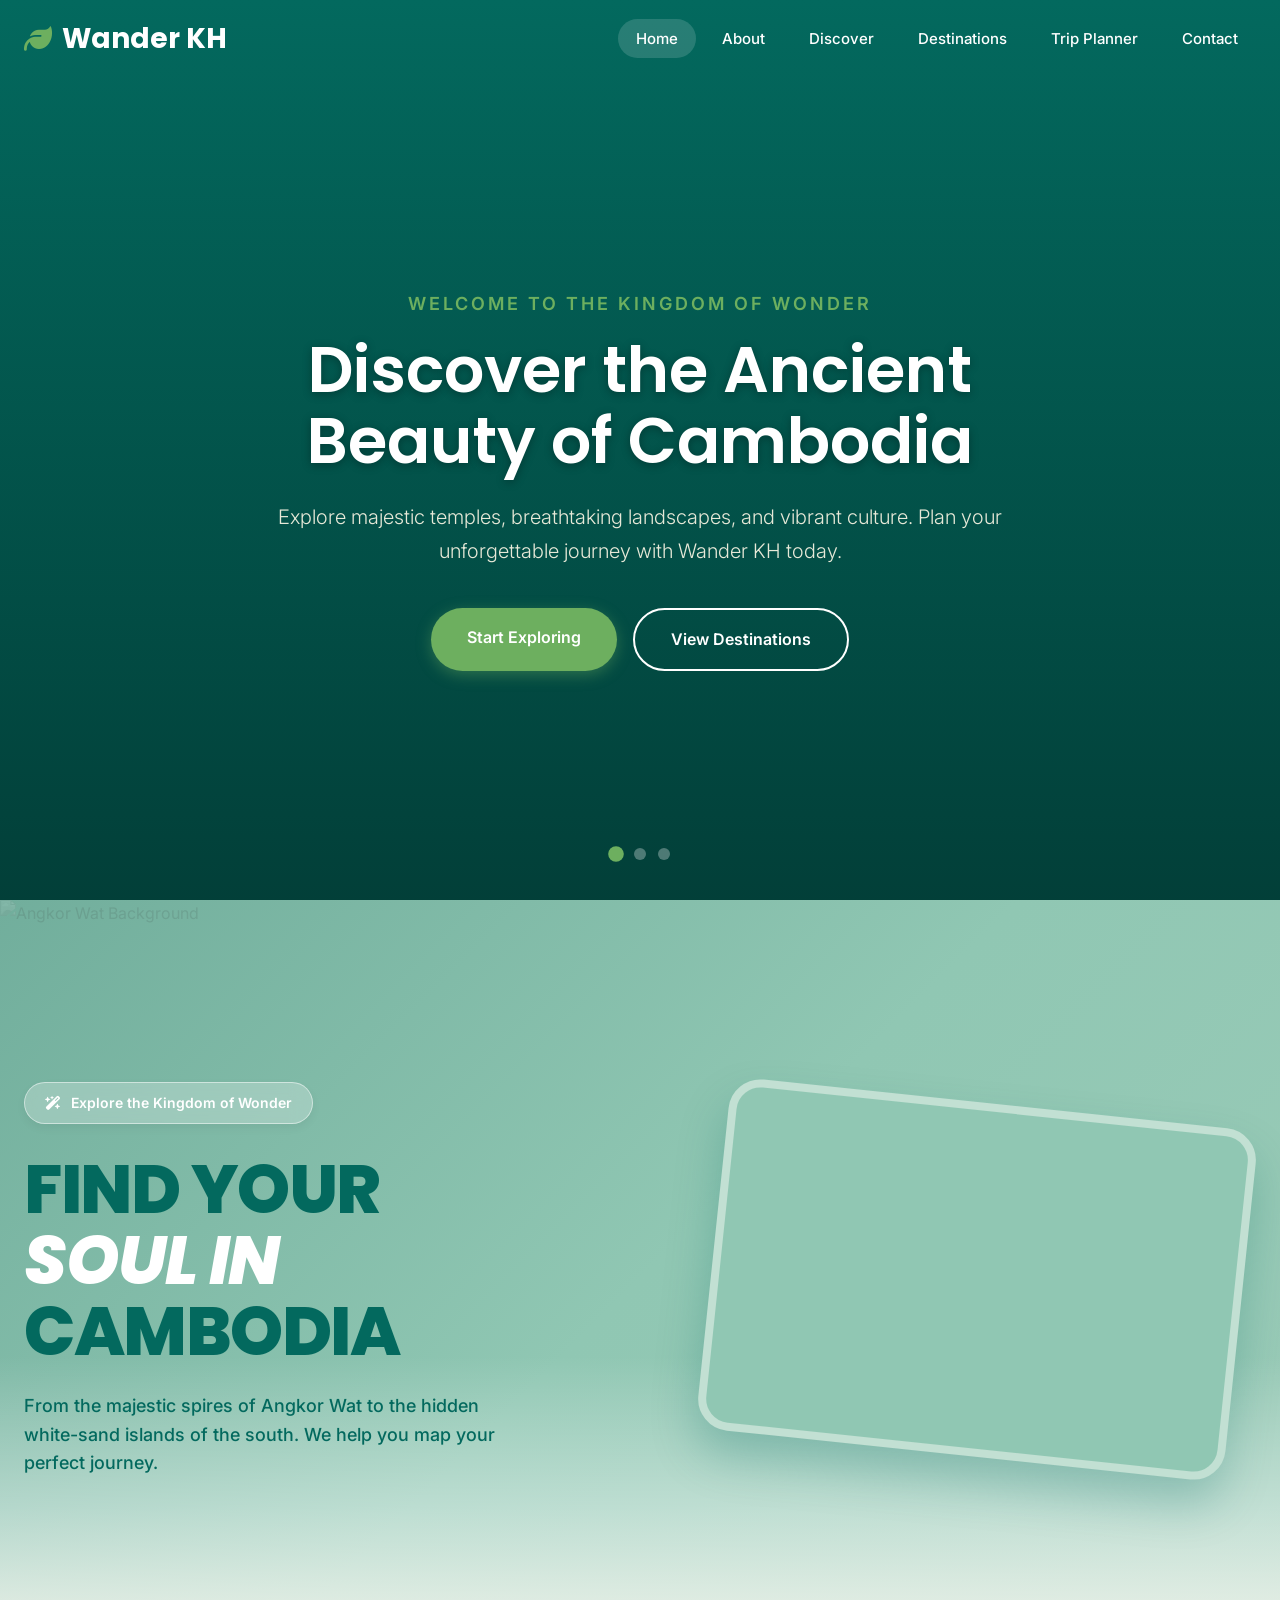
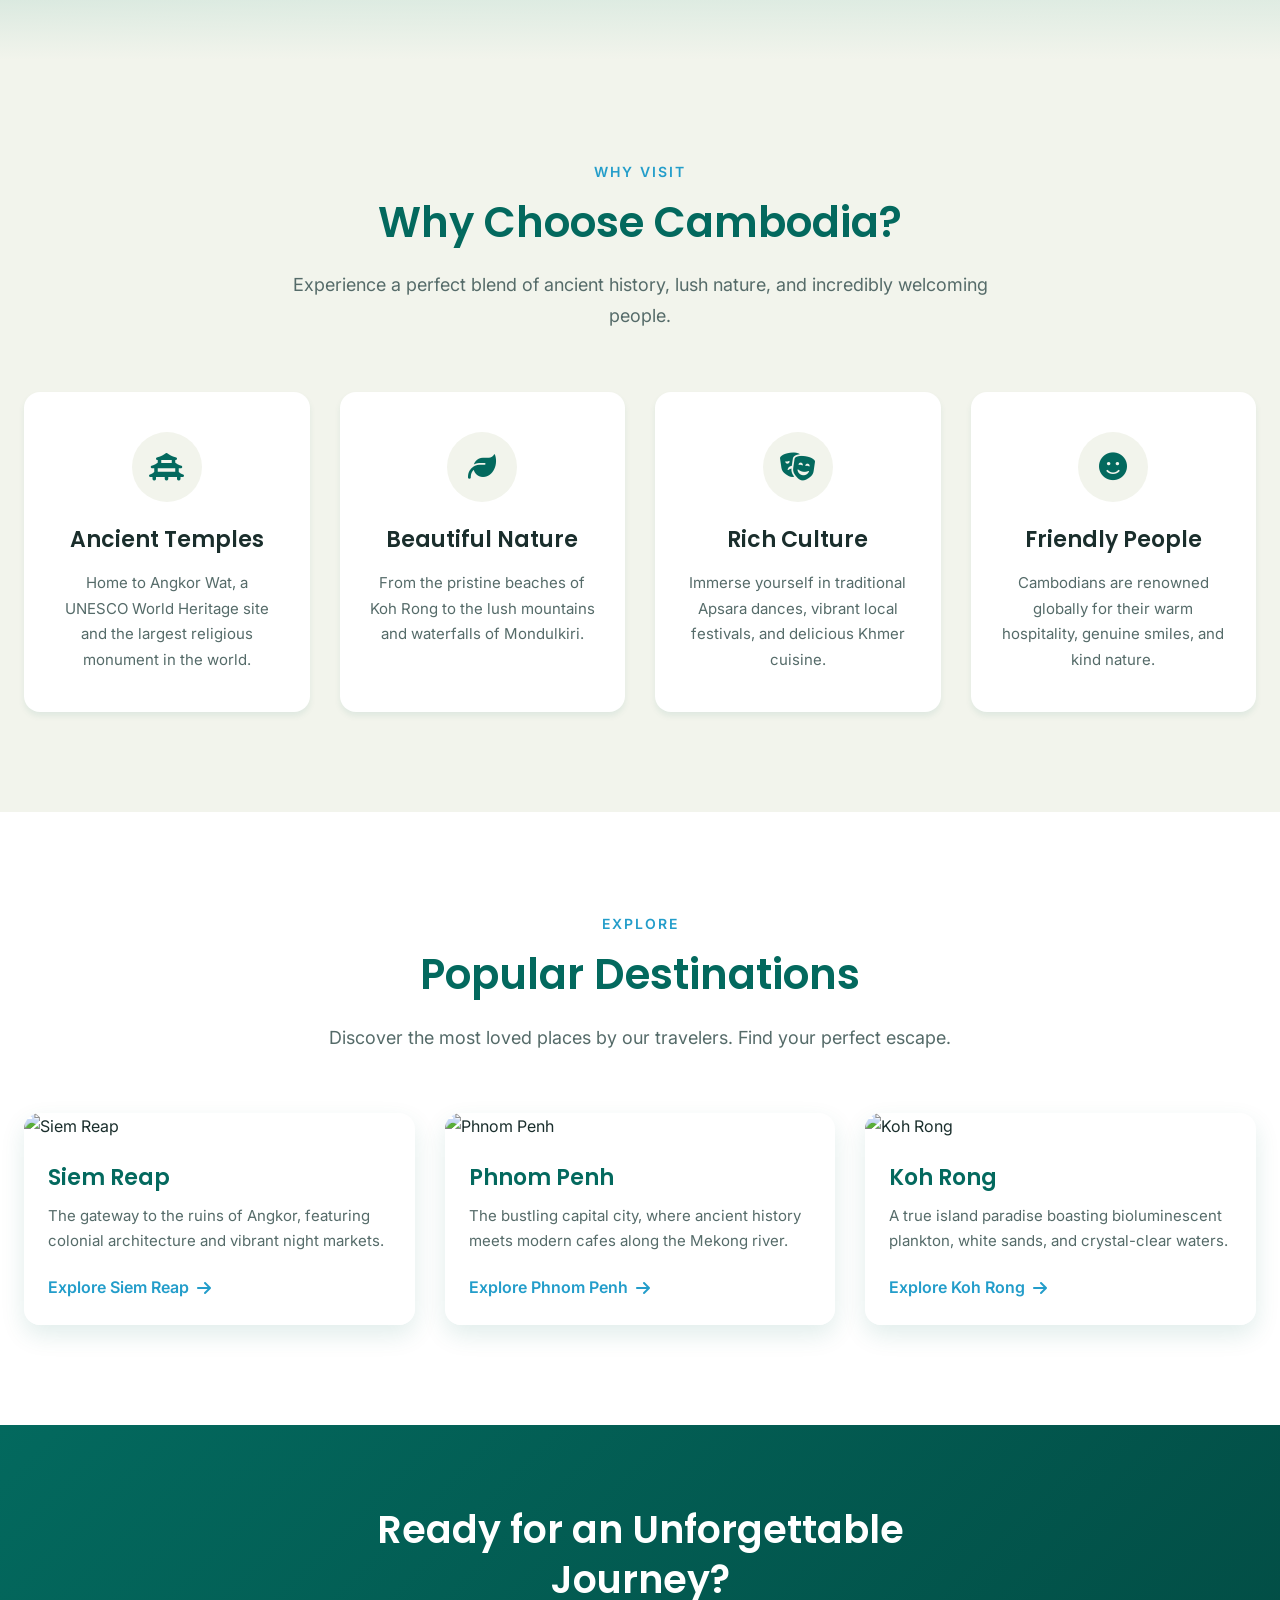
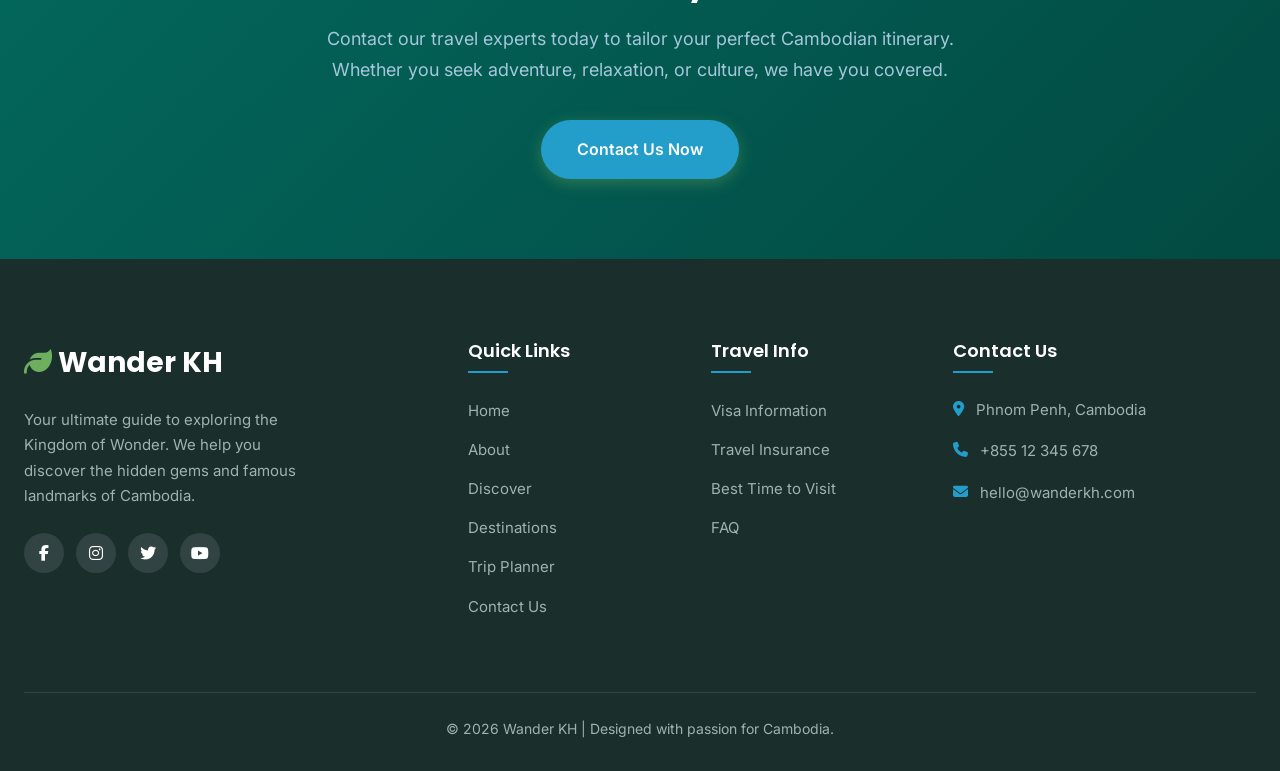
==== commit 921f2e2d: "Modify navigation and enhance discover section Updated navigation links and added a new immersive ba" ====
--- a/index.html
+++ b/index.html
@@ -25,9 +25,10 @@
             </button>
             <ul class="nav-links" id="navLinks">
                 <li><a href="index.html" class="active">Home</a></li>
+                <li><a href="about-us.html">About</a></li>
                 <li><a href="discover.html">Discover</a></li>
                 <li><a href="destinations.html">Destinations</a></li>
-                <li><a href="planning.html" class="active">Trip Planner</a></li>
+                <li><a href="planning.html">Trip Planner</a></li>
                 <li><a href="contact.html">Contact</a></li>
             </ul>
         </nav>
@@ -238,8 +239,10 @@
                 <h4 class="footer-title">Quick Links</h4>
                 <ul class="footer-links">
                     <li><a href="index.html">Home</a></li>
-<li><a href="discover.html">Discover</a></li>
+                    <li><a href="about-us.html">About</a></li>
+                    <li><a href="discover.html">Discover</a></li>
                     <li><a href="destinations.html">Destinations</a></li>
+                    <li><a href="plannning.html">Trip Planner</a></li>
                     <li><a href="contact.html">Contact Us</a></li>
                 </ul>
             </div>
